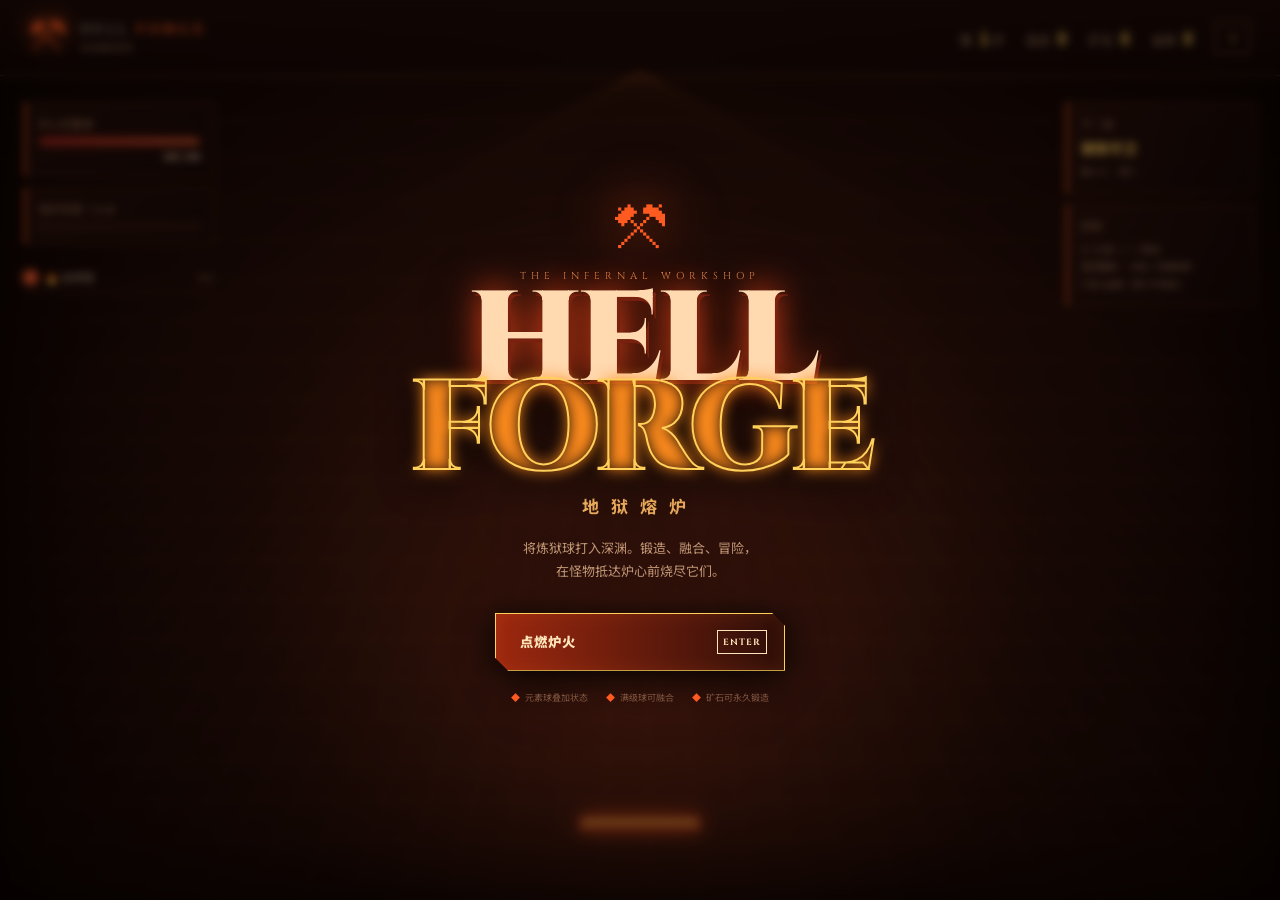
==== forge-breaker/index.html @ 932e4c41 "Launch arcade game collection" ====
<!doctype html><html lang="zh-CN"><head><meta charset="utf-8"><meta name="viewport" content="width=device-width,initial-scale=1,viewport-fit=cover,user-scalable=no"><title>HELL FORGE · 地狱熔炉</title><link rel="stylesheet" href="style.css"></head><body><div id="app"><canvas id="game"></canvas><div id="vignette"></div><header><div class="brand"><i>⚒</i><div>HELL <b>FORGE</b><small>深渊锻造所</small></div></div><div class="stats"><span>第 <b id="wave">1</b> 炉</span><span>连击 <b id="combo">0</b></span><span>矿石 <b id="ore">0</b></span><span>金库 <b id="vault">0</b></span><button id="sound">♫</button></div></header><aside class="left"><div class="vital"><label>炉心完整度</label><div class="bar hp"><i id="hpbar"></i></div><strong id="hp">100 / 100</strong></div><div class="vital"><label>熔炉热度 ×<b id="heatx">1.0</b></label><div class="bar heat"><i id="heatbar"></i></div></div><div class="balls" id="ballList"></div></aside><aside class="right"><div class="relic"><label>下一波</label><b id="next">钢铁守卫</b><small id="waveInfo">摧毁所有敌人</small></div><div class="relic"><label>控制</label><small>A / D 或 ← / → 移动<br>鼠标瞄准 · 点击 / 空格发射<br>F 存入金库（死亡不丢失）</small></div></aside><div id="aim"></div><div id="toast"></div><section id="menu" class="screen active"><div class="title"><div class="anvil">⚒</div><p>THE INFERNAL WORKSHOP</p><h1>HELL<br><em>FORGE</em></h1><h2>地狱熔炉</h2><p class="desc">将炼狱球打入深渊。锻造、融合、冒险，<br>在怪物抵达炉心前烧尽它们。</p><button class="primary" id="start">点燃炉火 <b>ENTER</b></button><div class="tips"><span>元素球叠加状态</span><span>满级球可融合</span><span>矿石可永久锻造</span></div></div></section><section id="draft" class="screen"><div class="modal"><p>熔炉共鸣 · 选择一项锻造</p><h2>选择强化</h2><div class="cards" id="cards"></div></div></section><section id="forge" class="screen"><div class="modal forge"><p>带着矿石归来</p><h2>永恒锻炉</h2><div id="forgeCards" class="cards"></div><button id="continue" class="primary">深入下一炉 <b>ENTER</b></button></div></section><section id="gameover" class="screen"><div class="modal"><p id="overEyelash">熔炉熄灭</p><h2 id="overTitle">深渊吞没了一切</h2><div class="result"><span>最高炉次 <b id="overWave">1</b></span><span>本局矿石 <b id="overOre">0</b></span><span>最佳炉次 <b id="overBest">1</b></span></div><button id="restart" class="primary">重新点燃 <b>R</b></button></div></section><div id="touch"><button data-k="KeyA">‹</button><button data-k="Space" class="fire">⚒</button><button data-k="KeyD">›</button></div></div><script src="game.js"></script></body></html>
---- forge-breaker/style.css ----
@import url('https://fonts.googleapis.com/css2?family=Cinzel:wght@500;700;800;900&family=Noto+Sans+SC:wght@400;600;700;900&display=swap');:root{--fire:#ff5a1f;--gold:#ffd05a;--ember:#ff9b37;--ink:#100807;--blood:#b71d21;font-family:Cinzel,'Noto Sans SC',serif;color:#ffe8c5;background:#110806}*{box-sizing:border-box}html,body,#app{width:100%;height:100%;margin:0;overflow:hidden}body{background:radial-gradient(ellipse at 50% 80%,#512010,#130806 62%,#080303);user-select:none}#game{position:fixed;inset:0;width:100%;height:100%;z-index:0;cursor:crosshair}#vignette{position:fixed;z-index:1;inset:0;pointer-events:none;background:radial-gradient(ellipse at 50% 54%,transparent 32%,rgba(0,0,0,.65) 100%);box-shadow:inset 0 0 100px #000}header{position:fixed;z-index:3;inset:0 0 auto;height:76px;display:flex;justify-content:space-between;align-items:center;padding:13px 30px;border-bottom:1px solid rgba(255,177,67,.25);background:linear-gradient(#190c09dd,#10060677);pointer-events:none}.brand{display:flex;gap:12px;align-items:center;font-size:15px;letter-spacing:3px;line-height:.9;color:#fff0d5}.brand i{font-size:35px;color:var(--fire);font-style:normal;filter:drop-shadow(0 0 10px var(--fire))}.brand b{color:var(--fire)}.brand small{display:block;font-family:'Noto Sans SC';font-size:9px;color:#a47b5e;letter-spacing:2px;margin-top:8px}.stats{display:flex;align-items:center;gap:22px;font-family:'Noto Sans SC';font-size:12px;color:#ae8b6c}.stats b{color:var(--gold);font-size:17px;margin-left:4px}.stats button{pointer-events:auto;background:none;border:1px solid #7d4828;color:var(--gold);width:35px;height:32px;cursor:pointer}.left,.right{position:fixed;z-index:3;top:102px;width:190px;font-family:'Noto Sans SC';font-size:11px}.left{left:24px}.right{right:24px}.vital,.relic{padding:13px;margin-bottom:10px;background:linear-gradient(135deg,#28130eaa,#10080799);border:1px solid rgba(239,121,38,.25);border-left:2px solid var(--fire)}.vital label,.relic label{display:block;color:#b08364;font-size:10px;margin-bottom:7px;letter-spacing:1px}.vital strong{display:block;text-align:right;font-size:9px;color:#f7ccb0;margin-top:5px}.bar{height:7px;border:1px solid #6c3823;padding:1px}.bar i{display:block;height:100%;width:100%;transition:width .15s}.hp i{background:linear-gradient(90deg,#d62127,#ff7a35);box-shadow:0 0 8px #f32}.heat i{background:linear-gradient(90deg,#de2717,#ffcf52);box-shadow:0 0 9px #ff8c20}.relic b{display:block;color:var(--gold);font-size:14px;margin-bottom:4px}.relic small{line-height:1.7;color:#aa8368}.balls{margin-top:18px}.ball-tag{display:flex;align-items:center;gap:8px;border-bottom:1px solid #4a271b;padding:7px 0;color:#d8b69b}.ball-tag i{width:13px;height:13px;border-radius:50%;box-shadow:0 0 8px currentColor}.ball-tag em{font-style:normal;font-size:9px;margin-left:auto;color:#b08662}#toast{position:fixed;z-index:8;top:23%;left:50%;transform:translate(-50%,-50%);padding:9px 22px;background:#210b08e8;border-top:1px solid var(--gold);border-bottom:1px solid var(--fire);color:#ffe4ba;letter-spacing:2px;font-size:12px;opacity:0;transition:.25s;pointer-events:none}#toast.show{opacity:1}.screen{display:none;position:fixed;z-index:10;inset:0;align-items:center;justify-content:center;background:rgba(12,4,2,.48);backdrop-filter:blur(4px)}.screen.active{display:flex}.title{text-align:center;filter:drop-shadow(0 5px 18px #000)}.anvil{font-size:50px;color:var(--fire);filter:drop-shadow(0 0 25px var(--fire));animation:pulse 1.4s infinite alternate}.title p:first-of-type,.modal>p{font-size:10px;letter-spacing:5px;color:#d5874e;margin:5px}.title h1{font-size:clamp(70px,10vw,148px);line-height:.69;letter-spacing:-5px;margin:15px 0 2px;font-weight:900;color:#ffd9b0;text-shadow:3px 4px #78210e,0 0 35px #ff4c1d}.title h1 em{font-style:normal;color:transparent;-webkit-text-stroke:2px var(--gold);text-shadow:0 0 15px #ff8d1e}.title h2{font-family:'Noto Sans SC';letter-spacing:12px;margin:18px 0;color:#e7a85b;font-size:17px}.desc{font-family:'Noto Sans SC';font-size:13px;line-height:1.8;color:#c39775}.primary{margin-top:17px;min-width:290px;padding:16px 17px 16px 24px;border:1px solid var(--gold);background:linear-gradient(90deg,#9d280f,#2d0e08);color:#ffe5b9;font-family:'Noto Sans SC';font-weight:900;letter-spacing:1px;cursor:pointer;display:inline-flex;justify-content:space-between;align-items:center;box-shadow:inset 0 0 16px #ff722522,0 0 18px #ff4a1d33;clip-path:polygon(0 0,calc(100% - 13px) 0,100% 13px,100% 100%,13px 100%,0 calc(100% - 13px))}.primary:hover{background:var(--gold);color:#2c0e06}.primary b{font-family:Cinzel;font-size:9px;border:1px solid currentColor;padding:5px}.tips{display:flex;justify-content:center;gap:18px;margin-top:20px;font-family:'Noto Sans SC';font-size:9px;color:#805640}.tips span:before{content:'◆';color:var(--fire);margin-right:5px}.modal{width:min(860px,93vw);padding:35px;text-align:center;background:linear-gradient(135deg,#2c100bd9,#100604e8);border:1px solid #8c4727;box-shadow:0 20px 80px #000, inset 0 0 70px #ff49110c}.modal h2{margin:8px 0 23px;font-size:34px;color:#ffe4b8}.cards{display:flex;gap:15px;justify-content:center}.card{width:220px;min-height:230px;text-align:left;padding:18px;background:linear-gradient(145deg,#34130d,#190806);border:1px solid #754027;cursor:pointer;position:relative;transition:.16s}.card:hover{transform:translateY(-8px);border-color:var(--gold);box-shadow:0 10px 26px #ff5a1f33}.card .icon{font-size:34px;display:block;margin-bottom:12px}.card h3{font-family:'Noto Sans SC';font-size:16px;margin:0 0 8px;color:#ffe2ad}.card p{font-family:'Noto Sans SC';font-size:11px;line-height:1.6;color:#b69276}.card small{position:absolute;bottom:14px;color:var(--ember);font-size:9px;letter-spacing:1px}.forge .card{min-height:190px}.result{display:flex;justify-content:center;gap:30px;margin:18px 0;font-family:'Noto Sans SC';color:#ad8469}.result b{display:block;color:var(--gold);font-size:25px;margin-top:6px}#touch{display:none;position:fixed;z-index:7;bottom:18px;inset-inline:15px;justify-content:space-between;pointer-events:none}#touch button{pointer-events:auto;width:65px;height:60px;border:1px solid #a4542d;border-radius:8px;background:#240d0abb;color:var(--gold);font-size:28px}.fire{font-size:22px!important;color:var(--fire)!important}@keyframes pulse{to{transform:scale(1.1);filter:drop-shadow(0 0 40px var(--fire))}}@media(pointer:coarse),(max-width:700px){#touch{display:flex}.left{left:10px;top:88px;width:130px}.right{display:none}header{height:60px;padding:8px 12px}.stats{gap:8px;font-size:9px}.brand{font-size:11px}.brand i{font-size:24px}.balls{display:none}.title h1{font-size:72px}.cards{flex-direction:column;align-items:center}.card{width:min(310px,85vw);min-height:125px}.modal{max-height:95vh;overflow:auto;padding:22px}.tips{display:none}}
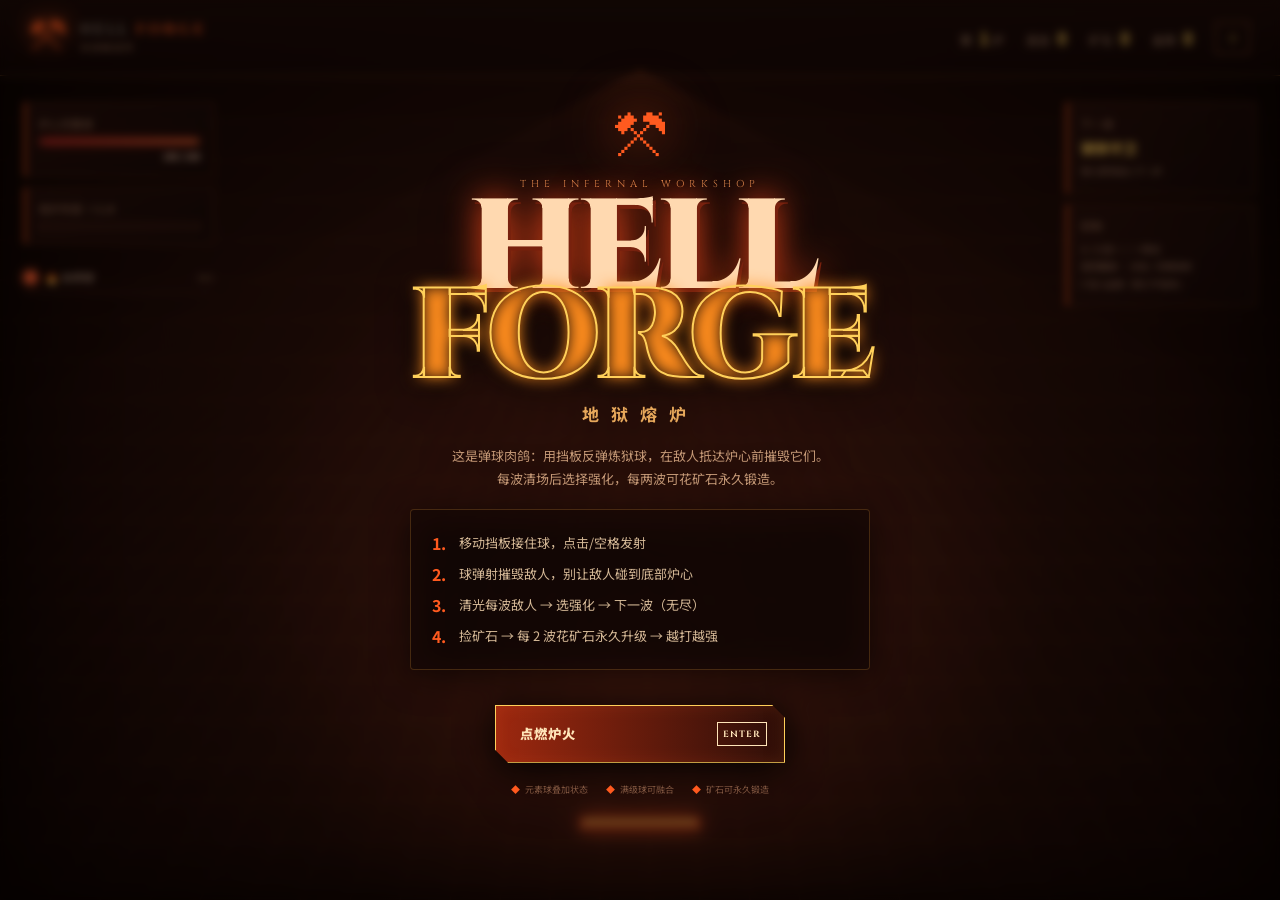
==== commit 947830ca: "fix: forge-breaker 球穿透+UI + neon-velocity 相机遮挡+XSS" ====
--- a/forge-breaker/index.html
+++ b/forge-breaker/index.html
@@ -1 +1 @@
-<!doctype html><html lang="zh-CN"><head><meta charset="utf-8"><meta name="viewport" content="width=device-width,initial-scale=1,viewport-fit=cover,user-scalable=no"><title>HELL FORGE · 地狱熔炉</title><link rel="stylesheet" href="style.css"></head><body><div id="app"><canvas id="game"></canvas><div id="vignette"></div><header><div class="brand"><i>⚒</i><div>HELL <b>FORGE</b><small>深渊锻造所</small></div></div><div class="stats"><span>第 <b id="wave">1</b> 炉</span><span>连击 <b id="combo">0</b></span><span>矿石 <b id="ore">0</b></span><span>金库 <b id="vault">0</b></span><button id="sound">♫</button></div></header><aside class="left"><div class="vital"><label>炉心完整度</label><div class="bar hp"><i id="hpbar"></i></div><strong id="hp">100 / 100</strong></div><div class="vital"><label>熔炉热度 ×<b id="heatx">1.0</b></label><div class="bar heat"><i id="heatbar"></i></div></div><div class="balls" id="ballList"></div></aside><aside class="right"><div class="relic"><label>下一波</label><b id="next">钢铁守卫</b><small id="waveInfo">摧毁所有敌人</small></div><div class="relic"><label>控制</label><small>A / D 或 ← / → 移动<br>鼠标瞄准 · 点击 / 空格发射<br>F 存入金库（死亡不丢失）</small></div></aside><div id="aim"></div><div id="toast"></div><section id="menu" class="screen active"><div class="title"><div class="anvil">⚒</div><p>THE INFERNAL WORKSHOP</p><h1>HELL<br><em>FORGE</em></h1><h2>地狱熔炉</h2><p class="desc">将炼狱球打入深渊。锻造、融合、冒险，<br>在怪物抵达炉心前烧尽它们。</p><button class="primary" id="start">点燃炉火 <b>ENTER</b></button><div class="tips"><span>元素球叠加状态</span><span>满级球可融合</span><span>矿石可永久锻造</span></div></div></section><section id="draft" class="screen"><div class="modal"><p>熔炉共鸣 · 选择一项锻造</p><h2>选择强化</h2><div class="cards" id="cards"></div></div></section><section id="forge" class="screen"><div class="modal forge"><p>带着矿石归来</p><h2>永恒锻炉</h2><div id="forgeCards" class="cards"></div><button id="continue" class="primary">深入下一炉 <b>ENTER</b></button></div></section><section id="gameover" class="screen"><div class="modal"><p id="overEyelash">熔炉熄灭</p><h2 id="overTitle">深渊吞没了一切</h2><div class="result"><span>最高炉次 <b id="overWave">1</b></span><span>本局矿石 <b id="overOre">0</b></span><span>最佳炉次 <b id="overBest">1</b></span></div><button id="restart" class="primary">重新点燃 <b>R</b></button></div></section><div id="touch"><button data-k="KeyA">‹</button><button data-k="Space" class="fire">⚒</button><button data-k="KeyD">›</button></div></div><script src="game.js"></script></body></html>+<!doctype html><html lang="zh-CN"><head><meta charset="utf-8"><meta name="viewport" content="width=device-width,initial-scale=1,viewport-fit=cover,user-scalable=no"><title>HELL FORGE · 地狱熔炉</title><link rel="stylesheet" href="style.css"></head><body><div id="app"><canvas id="game"></canvas><div id="vignette"></div><header><div class="brand"><i>⚒</i><div>HELL <b>FORGE</b><small>深渊锻造所</small></div></div><div class="stats"><span>第 <b id="wave">1</b> 炉</span><span>连击 <b id="combo">0</b></span><span>矿石 <b id="ore">0</b></span><span>金库 <b id="vault">0</b></span><button id="sound">♫</button></div></header><aside class="left"><div class="vital"><label>炉心完整度</label><div class="bar hp"><i id="hpbar"></i></div><strong id="hp">100 / 100</strong></div><div class="vital"><label>熔炉热度 ×<b id="heatx">1.0</b></label><div class="bar heat"><i id="heatbar"></i></div></div><div class="balls" id="ballList"></div></aside><aside class="right"><div class="relic"><label>下一波</label><b id="next">钢铁守卫</b><small id="waveInfo">摧毁所有敌人</small></div><div class="relic"><label>控制</label><small>A / D 或 ← / → 移动<br>鼠标瞄准 · 点击 / 空格发射<br>F 存入金库（死亡不丢失）</small></div></aside><div id="aim"></div><div id="toast"></div><section id="menu" class="screen active"><div class="title"><div class="anvil">⚒</div><p>THE INFERNAL WORKSHOP</p><h1>HELL<br><em>FORGE</em></h1><h2>地狱熔炉</h2><p class="desc">这是弹球肉鸽：用挡板反弹炼狱球，在敌人抵达炉心前摧毁它们。<br>每波清场后选择强化，每两波可花矿石永久锻造。</p><div class="howto"><div class="how-row"><b>1.</b><span>移动挡板接住球，点击/空格发射</span></div><div class="how-row"><b>2.</b><span>球弹射摧毁敌人，别让敌人碰到底部炉心</span></div><div class="how-row"><b>3.</b><span>清光每波敌人 → 选强化 → 下一波（无尽）</span></div><div class="how-row"><b>4.</b><span>捡矿石 → 每 2 波花矿石永久升级 → 越打越强</span></div></div><button class="primary" id="start">点燃炉火 <b>ENTER</b></button><div class="tips"><span>元素球叠加状态</span><span>满级球可融合</span><span>矿石可永久锻造</span></div></div></section><section id="draft" class="screen"><div class="modal"><p>熔炉共鸣 · 选择一项锻造</p><h2>选择强化</h2><div class="cards" id="cards"></div></div></section><section id="forge" class="screen"><div class="modal forge"><p>带着矿石归来</p><h2>永恒锻炉</h2><div id="forgeCards" class="cards"></div><button id="continue" class="primary">深入下一炉 <b>ENTER</b></button></div></section><section id="gameover" class="screen"><div class="modal"><p id="overEyelash">熔炉熄灭</p><h2 id="overTitle">深渊吞没了一切</h2><div class="result"><span>最高炉次 <b id="overWave">1</b></span><span>本局矿石 <b id="overOre">0</b></span><span>最佳炉次 <b id="overBest">1</b></span></div><button id="restart" class="primary">重新点燃 <b>R</b></button></div></section><div id="touch"><button data-k="KeyA">‹</button><button data-k="Space" class="fire">⚒</button><button data-k="KeyD">›</button></div></div><script src="game.js"></script></body></html>
--- a/forge-breaker/style.css
+++ b/forge-breaker/style.css
@@ -1 +1 @@
-@import url('https://fonts.googleapis.com/css2?family=Cinzel:wght@500;700;800;900&family=Noto+Sans+SC:wght@400;600;700;900&display=swap');:root{--fire:#ff5a1f;--gold:#ffd05a;--ember:#ff9b37;--ink:#100807;--blood:#b71d21;font-family:Cinzel,'Noto Sans SC',serif;color:#ffe8c5;background:#110806}*{box-sizing:border-box}html,body,#app{width:100%;height:100%;margin:0;overflow:hidden}body{background:radial-gradient(ellipse at 50% 80%,#512010,#130806 62%,#080303);user-select:none}#game{position:fixed;inset:0;width:100%;height:100%;z-index:0;cursor:crosshair}#vignette{position:fixed;z-index:1;inset:0;pointer-events:none;background:radial-gradient(ellipse at 50% 54%,transparent 32%,rgba(0,0,0,.65) 100%);box-shadow:inset 0 0 100px #000}header{position:fixed;z-index:3;inset:0 0 auto;height:76px;display:flex;justify-content:space-between;align-items:center;padding:13px 30px;border-bottom:1px solid rgba(255,177,67,.25);background:linear-gradient(#190c09dd,#10060677);pointer-events:none}.brand{display:flex;gap:12px;align-items:center;font-size:15px;letter-spacing:3px;line-height:.9;color:#fff0d5}.brand i{font-size:35px;color:var(--fire);font-style:normal;filter:drop-shadow(0 0 10px var(--fire))}.brand b{color:var(--fire)}.brand small{display:block;font-family:'Noto Sans SC';font-size:9px;color:#a47b5e;letter-spacing:2px;margin-top:8px}.stats{display:flex;align-items:center;gap:22px;font-family:'Noto Sans SC';font-size:12px;color:#ae8b6c}.stats b{color:var(--gold);font-size:17px;margin-left:4px}.stats button{pointer-events:auto;background:none;border:1px solid #7d4828;color:var(--gold);width:35px;height:32px;cursor:pointer}.left,.right{position:fixed;z-index:3;top:102px;width:190px;font-family:'Noto Sans SC';font-size:11px}.left{left:24px}.right{right:24px}.vital,.relic{padding:13px;margin-bottom:10px;background:linear-gradient(135deg,#28130eaa,#10080799);border:1px solid rgba(239,121,38,.25);border-left:2px solid var(--fire)}.vital label,.relic label{display:block;color:#b08364;font-size:10px;margin-bottom:7px;letter-spacing:1px}.vital strong{display:block;text-align:right;font-size:9px;color:#f7ccb0;margin-top:5px}.bar{height:7px;border:1px solid #6c3823;padding:1px}.bar i{display:block;height:100%;width:100%;transition:width .15s}.hp i{background:linear-gradient(90deg,#d62127,#ff7a35);box-shadow:0 0 8px #f32}.heat i{background:linear-gradient(90deg,#de2717,#ffcf52);box-shadow:0 0 9px #ff8c20}.relic b{display:block;color:var(--gold);font-size:14px;margin-bottom:4px}.relic small{line-height:1.7;color:#aa8368}.balls{margin-top:18px}.ball-tag{display:flex;align-items:center;gap:8px;border-bottom:1px solid #4a271b;padding:7px 0;color:#d8b69b}.ball-tag i{width:13px;height:13px;border-radius:50%;box-shadow:0 0 8px currentColor}.ball-tag em{font-style:normal;font-size:9px;margin-left:auto;color:#b08662}#toast{position:fixed;z-index:8;top:23%;left:50%;transform:translate(-50%,-50%);padding:9px 22px;background:#210b08e8;border-top:1px solid var(--gold);border-bottom:1px solid var(--fire);color:#ffe4ba;letter-spacing:2px;font-size:12px;opacity:0;transition:.25s;pointer-events:none}#toast.show{opacity:1}.screen{display:none;position:fixed;z-index:10;inset:0;align-items:center;justify-content:center;background:rgba(12,4,2,.48);backdrop-filter:blur(4px)}.screen.active{display:flex}.title{text-align:center;filter:drop-shadow(0 5px 18px #000)}.anvil{font-size:50px;color:var(--fire);filter:drop-shadow(0 0 25px var(--fire));animation:pulse 1.4s infinite alternate}.title p:first-of-type,.modal>p{font-size:10px;letter-spacing:5px;color:#d5874e;margin:5px}.title h1{font-size:clamp(70px,10vw,148px);line-height:.69;letter-spacing:-5px;margin:15px 0 2px;font-weight:900;color:#ffd9b0;text-shadow:3px 4px #78210e,0 0 35px #ff4c1d}.title h1 em{font-style:normal;color:transparent;-webkit-text-stroke:2px var(--gold);text-shadow:0 0 15px #ff8d1e}.title h2{font-family:'Noto Sans SC';letter-spacing:12px;margin:18px 0;color:#e7a85b;font-size:17px}.desc{font-family:'Noto Sans SC';font-size:13px;line-height:1.8;color:#c39775}.primary{margin-top:17px;min-width:290px;padding:16px 17px 16px 24px;border:1px solid var(--gold);background:linear-gradient(90deg,#9d280f,#2d0e08);color:#ffe5b9;font-family:'Noto Sans SC';font-weight:900;letter-spacing:1px;cursor:pointer;display:inline-flex;justify-content:space-between;align-items:center;box-shadow:inset 0 0 16px #ff722522,0 0 18px #ff4a1d33;clip-path:polygon(0 0,calc(100% - 13px) 0,100% 13px,100% 100%,13px 100%,0 calc(100% - 13px))}.primary:hover{background:var(--gold);color:#2c0e06}.primary b{font-family:Cinzel;font-size:9px;border:1px solid currentColor;padding:5px}.tips{display:flex;justify-content:center;gap:18px;margin-top:20px;font-family:'Noto Sans SC';font-size:9px;color:#805640}.tips span:before{content:'◆';color:var(--fire);margin-right:5px}.modal{width:min(860px,93vw);padding:35px;text-align:center;background:linear-gradient(135deg,#2c100bd9,#100604e8);border:1px solid #8c4727;box-shadow:0 20px 80px #000, inset 0 0 70px #ff49110c}.modal h2{margin:8px 0 23px;font-size:34px;color:#ffe4b8}.cards{display:flex;gap:15px;justify-content:center}.card{width:220px;min-height:230px;text-align:left;padding:18px;background:linear-gradient(145deg,#34130d,#190806);border:1px solid #754027;cursor:pointer;position:relative;transition:.16s}.card:hover{transform:translateY(-8px);border-color:var(--gold);box-shadow:0 10px 26px #ff5a1f33}.card .icon{font-size:34px;display:block;margin-bottom:12px}.card h3{font-family:'Noto Sans SC';font-size:16px;margin:0 0 8px;color:#ffe2ad}.card p{font-family:'Noto Sans SC';font-size:11px;line-height:1.6;color:#b69276}.card small{position:absolute;bottom:14px;color:var(--ember);font-size:9px;letter-spacing:1px}.forge .card{min-height:190px}.result{display:flex;justify-content:center;gap:30px;margin:18px 0;font-family:'Noto Sans SC';color:#ad8469}.result b{display:block;color:var(--gold);font-size:25px;margin-top:6px}#touch{display:none;position:fixed;z-index:7;bottom:18px;inset-inline:15px;justify-content:space-between;pointer-events:none}#touch button{pointer-events:auto;width:65px;height:60px;border:1px solid #a4542d;border-radius:8px;background:#240d0abb;color:var(--gold);font-size:28px}.fire{font-size:22px!important;color:var(--fire)!important}@keyframes pulse{to{transform:scale(1.1);filter:drop-shadow(0 0 40px var(--fire))}}@media(pointer:coarse),(max-width:700px){#touch{display:flex}.left{left:10px;top:88px;width:130px}.right{display:none}header{height:60px;padding:8px 12px}.stats{gap:8px;font-size:9px}.brand{font-size:11px}.brand i{font-size:24px}.balls{display:none}.title h1{font-size:72px}.cards{flex-direction:column;align-items:center}.card{width:min(310px,85vw);min-height:125px}.modal{max-height:95vh;overflow:auto;padding:22px}.tips{display:none}}+@import url('https://fonts.googleapis.com/css2?family=Cinzel:wght@500;700;800;900&family=Noto+Sans+SC:wght@400;600;700;900&display=swap');:root{--fire:#ff5a1f;--gold:#ffd05a;--ember:#ff9b37;--ink:#100807;--blood:#b71d21;font-family:Cinzel,'Noto Sans SC',serif;color:#ffe8c5;background:#110806}*{box-sizing:border-box}html,body,#app{width:100%;height:100%;margin:0;overflow:hidden}body{background:radial-gradient(ellipse at 50% 80%,#512010,#130806 62%,#080303);user-select:none}#game{position:fixed;inset:0;width:100%;height:100%;z-index:0;cursor:crosshair}#vignette{position:fixed;z-index:1;inset:0;pointer-events:none;background:radial-gradient(ellipse at 50% 54%,transparent 32%,rgba(0,0,0,.65) 100%);box-shadow:inset 0 0 100px #000}header{position:fixed;z-index:3;inset:0 0 auto;height:76px;display:flex;justify-content:space-between;align-items:center;padding:13px 30px;border-bottom:1px solid rgba(255,177,67,.25);background:linear-gradient(#190c09dd,#10060677);pointer-events:none}.brand{display:flex;gap:12px;align-items:center;font-size:15px;letter-spacing:3px;line-height:.9;color:#fff0d5}.brand i{font-size:35px;color:var(--fire);font-style:normal;filter:drop-shadow(0 0 10px var(--fire))}.brand b{color:var(--fire)}.brand small{display:block;font-family:'Noto Sans SC';font-size:9px;color:#a47b5e;letter-spacing:2px;margin-top:8px}.stats{display:flex;align-items:center;gap:22px;font-family:'Noto Sans SC';font-size:12px;color:#ae8b6c}.stats b{color:var(--gold);font-size:17px;margin-left:4px}.stats button{pointer-events:auto;background:none;border:1px solid #7d4828;color:var(--gold);width:35px;height:32px;cursor:pointer}.left,.right{position:fixed;z-index:3;top:102px;width:190px;font-family:'Noto Sans SC';font-size:11px}.left{left:24px}.right{right:24px}.vital,.relic{padding:13px;margin-bottom:10px;background:linear-gradient(135deg,#28130eaa,#10080799);border:1px solid rgba(239,121,38,.25);border-left:2px solid var(--fire)}.vital label,.relic label{display:block;color:#b08364;font-size:10px;margin-bottom:7px;letter-spacing:1px}.vital strong{display:block;text-align:right;font-size:9px;color:#f7ccb0;margin-top:5px}.bar{height:7px;border:1px solid #6c3823;padding:1px}.bar i{display:block;height:100%;width:100%;transition:width .15s}.hp i{background:linear-gradient(90deg,#d62127,#ff7a35);box-shadow:0 0 8px #f32}.heat i{background:linear-gradient(90deg,#de2717,#ffcf52);box-shadow:0 0 9px #ff8c20}.relic b{display:block;color:var(--gold);font-size:14px;margin-bottom:4px}.relic small{line-height:1.7;color:#aa8368}.balls{margin-top:18px}.ball-tag{display:flex;align-items:center;gap:8px;border-bottom:1px solid #4a271b;padding:7px 0;color:#d8b69b}.ball-tag i{width:13px;height:13px;border-radius:50%;box-shadow:0 0 8px currentColor}.ball-tag em{font-style:normal;font-size:9px;margin-left:auto;color:#b08662}#toast{position:fixed;z-index:8;top:23%;left:50%;transform:translate(-50%,-50%);padding:9px 22px;background:#210b08e8;border-top:1px solid var(--gold);border-bottom:1px solid var(--fire);color:#ffe4ba;letter-spacing:2px;font-size:12px;opacity:0;transition:.25s;pointer-events:none}#toast.show{opacity:1}.screen{display:none;position:fixed;z-index:10;inset:0;align-items:center;justify-content:center;background:rgba(12,4,2,.48);backdrop-filter:blur(4px)}.screen.active{display:flex}.title{text-align:center;filter:drop-shadow(0 5px 18px #000)}.anvil{font-size:50px;color:var(--fire);filter:drop-shadow(0 0 25px var(--fire));animation:pulse 1.4s infinite alternate}.title p:first-of-type,.modal>p{font-size:10px;letter-spacing:5px;color:#d5874e;margin:5px}.title h1{font-size:clamp(70px,10vw,148px);line-height:.69;letter-spacing:-5px;margin:15px 0 2px;font-weight:900;color:#ffd9b0;text-shadow:3px 4px #78210e,0 0 35px #ff4c1d}.title h1 em{font-style:normal;color:transparent;-webkit-text-stroke:2px var(--gold);text-shadow:0 0 15px #ff8d1e}.title h2{font-family:'Noto Sans SC';letter-spacing:12px;margin:18px 0;color:#e7a85b;font-size:17px}.desc{font-family:'Noto Sans SC';font-size:13px;line-height:1.8;color:#c39775}.primary{margin-top:17px;min-width:290px;padding:16px 17px 16px 24px;border:1px solid var(--gold);background:linear-gradient(90deg,#9d280f,#2d0e08);color:#ffe5b9;font-family:'Noto Sans SC';font-weight:900;letter-spacing:1px;cursor:pointer;display:inline-flex;justify-content:space-between;align-items:center;box-shadow:inset 0 0 16px #ff722522,0 0 18px #ff4a1d33;clip-path:polygon(0 0,calc(100% - 13px) 0,100% 13px,100% 100%,13px 100%,0 calc(100% - 13px))}.primary:hover{background:var(--gold);color:#2c0e06}.primary b{font-family:Cinzel;font-size:9px;border:1px solid currentColor;padding:5px}.tips{display:flex;justify-content:center;gap:18px;margin-top:20px;font-family:'Noto Sans SC';font-size:9px;color:#805640}.tips span:before{content:'◆';color:var(--fire);margin-right:5px}.modal{width:min(860px,93vw);padding:35px;text-align:center;background:linear-gradient(135deg,#2c100bd9,#100604e8);border:1px solid #8c4727;box-shadow:0 20px 80px #000, inset 0 0 70px #ff49110c}.modal h2{margin:8px 0 23px;font-size:34px;color:#ffe4b8}.cards{display:flex;gap:15px;justify-content:center}.card{width:220px;min-height:230px;text-align:left;padding:18px;background:linear-gradient(145deg,#34130d,#190806);border:1px solid #754027;cursor:pointer;position:relative;transition:.16s}.card:hover{transform:translateY(-8px);border-color:var(--gold);box-shadow:0 10px 26px #ff5a1f33}.card .icon{font-size:34px;display:block;margin-bottom:12px}.card h3{font-family:'Noto Sans SC';font-size:16px;margin:0 0 8px;color:#ffe2ad}.card p{font-family:'Noto Sans SC';font-size:11px;line-height:1.6;color:#b69276}.card small{position:absolute;bottom:14px;color:var(--ember);font-size:9px;letter-spacing:1px}.forge .card{min-height:190px}.result{display:flex;justify-content:center;gap:30px;margin:18px 0;font-family:'Noto Sans SC';color:#ad8469}.result b{display:block;color:var(--gold);font-size:25px;margin-top:6px}#touch{display:none;position:fixed;z-index:7;bottom:18px;inset-inline:15px;justify-content:space-between;pointer-events:none}#touch button{pointer-events:auto;width:65px;height:60px;border:1px solid #a4542d;border-radius:8px;background:#240d0abb;color:var(--gold);font-size:28px}.fire{font-size:22px!important;color:var(--fire)!important}@keyframes pulse{to{transform:scale(1.1);filter:drop-shadow(0 0 40px var(--fire))}}@media(pointer:coarse),(max-width:700px){#touch{display:flex}.left{left:10px;top:88px;width:130px}.right{display:none}header{height:60px;padding:8px 12px}.stats{gap:8px;font-size:9px}.brand{font-size:11px}.brand i{font-size:24px}.balls{display:none}.title h1{font-size:72px}.cards{flex-direction:column;align-items:center}.card{width:min(310px,85vw);min-height:125px}.modal{max-height:95vh;overflow:auto;padding:22px}.tips{display:none}}.howto{margin:18px 0;padding:14px 18px;background:rgba(20,8,6,.6);border:1px solid rgba(255,177,67,.2);border-radius:4px}.how-row{display:flex;align-items:center;gap:10px;margin:7px 0;font-family:Noto Sans SC;font-size:13px;color:#d4b896}.how-row b{color:var(--fire);font-size:16px;min-width:20px}.how-row span{line-height:1.5}
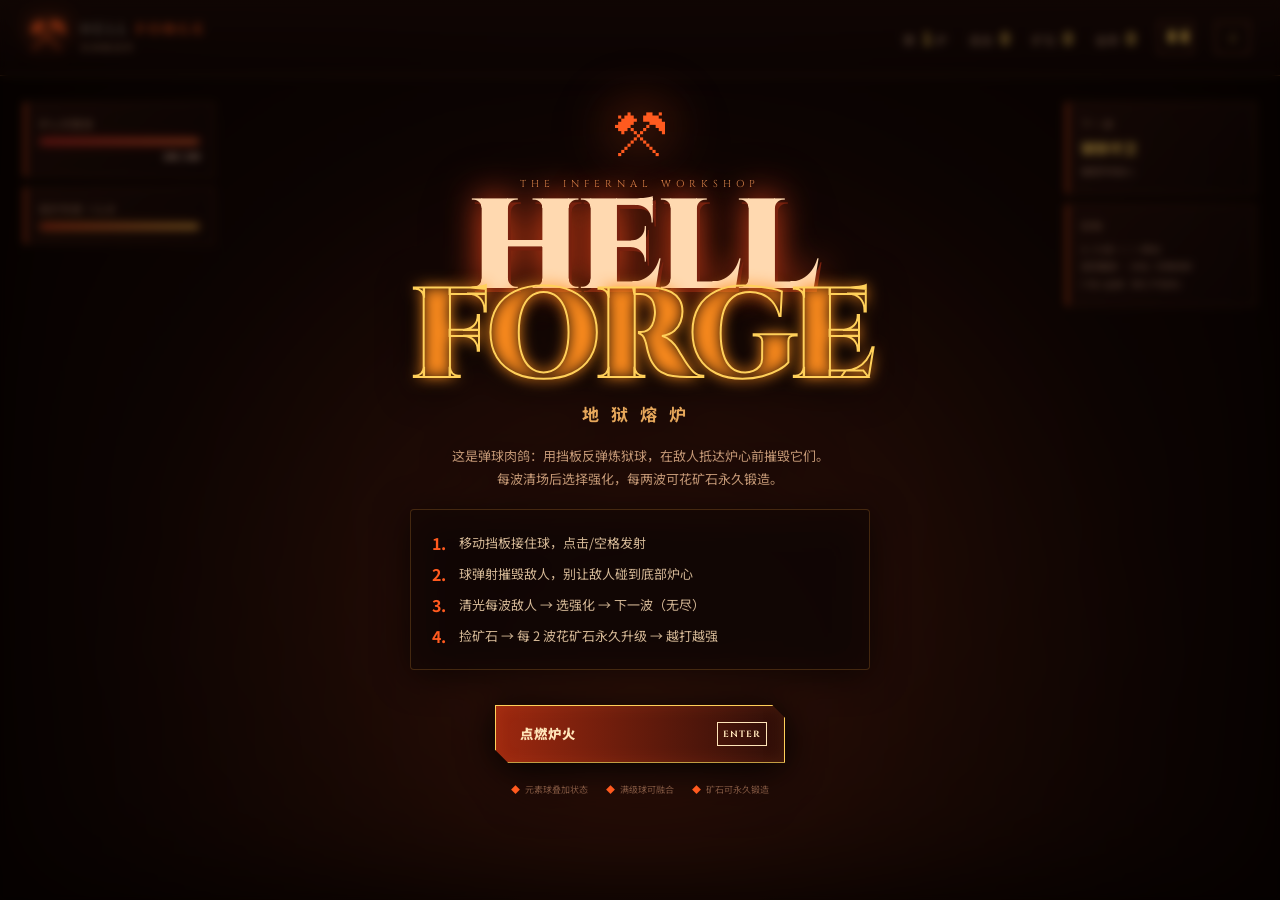
==== commit 86964685: "fix: 敌人移动速度大幅提升 + 暂停功能(P键/按钮)" ====
--- a/forge-breaker/index.html
+++ b/forge-breaker/index.html
@@ -1 +1 @@
-<!doctype html><html lang="zh-CN"><head><meta charset="utf-8"><meta name="viewport" content="width=device-width,initial-scale=1,viewport-fit=cover,user-scalable=no"><title>HELL FORGE · 地狱熔炉</title><link rel="stylesheet" href="style.css"></head><body><div id="app"><canvas id="game"></canvas><div id="vignette"></div><header><div class="brand"><i>⚒</i><div>HELL <b>FORGE</b><small>深渊锻造所</small></div></div><div class="stats"><span>第 <b id="wave">1</b> 炉</span><span>连击 <b id="combo">0</b></span><span>矿石 <b id="ore">0</b></span><span>金库 <b id="vault">0</b></span><button id="sound">♫</button></div></header><aside class="left"><div class="vital"><label>炉心完整度</label><div class="bar hp"><i id="hpbar"></i></div><strong id="hp">100 / 100</strong></div><div class="vital"><label>熔炉热度 ×<b id="heatx">1.0</b></label><div class="bar heat"><i id="heatbar"></i></div></div><div class="balls" id="ballList"></div></aside><aside class="right"><div class="relic"><label>下一波</label><b id="next">钢铁守卫</b><small id="waveInfo">摧毁所有敌人</small></div><div class="relic"><label>控制</label><small>A / D 或 ← / → 移动<br>鼠标瞄准 · 点击 / 空格发射<br>F 存入金库（死亡不丢失）</small></div></aside><div id="aim"></div><div id="toast"></div><section id="menu" class="screen active"><div class="title"><div class="anvil">⚒</div><p>THE INFERNAL WORKSHOP</p><h1>HELL<br><em>FORGE</em></h1><h2>地狱熔炉</h2><p class="desc">这是弹球肉鸽：用挡板反弹炼狱球，在敌人抵达炉心前摧毁它们。<br>每波清场后选择强化，每两波可花矿石永久锻造。</p><div class="howto"><div class="how-row"><b>1.</b><span>移动挡板接住球，点击/空格发射</span></div><div class="how-row"><b>2.</b><span>球弹射摧毁敌人，别让敌人碰到底部炉心</span></div><div class="how-row"><b>3.</b><span>清光每波敌人 → 选强化 → 下一波（无尽）</span></div><div class="how-row"><b>4.</b><span>捡矿石 → 每 2 波花矿石永久升级 → 越打越强</span></div></div><button class="primary" id="start">点燃炉火 <b>ENTER</b></button><div class="tips"><span>元素球叠加状态</span><span>满级球可融合</span><span>矿石可永久锻造</span></div></div></section><section id="draft" class="screen"><div class="modal"><p>熔炉共鸣 · 选择一项锻造</p><h2>选择强化</h2><div class="cards" id="cards"></div></div></section><section id="forge" class="screen"><div class="modal forge"><p>带着矿石归来</p><h2>永恒锻炉</h2><div id="forgeCards" class="cards"></div><button id="continue" class="primary">深入下一炉 <b>ENTER</b></button></div></section><section id="gameover" class="screen"><div class="modal"><p id="overEyelash">熔炉熄灭</p><h2 id="overTitle">深渊吞没了一切</h2><div class="result"><span>最高炉次 <b id="overWave">1</b></span><span>本局矿石 <b id="overOre">0</b></span><span>最佳炉次 <b id="overBest">1</b></span></div><button id="restart" class="primary">重新点燃 <b>R</b></button></div></section><div id="touch"><button data-k="KeyA">‹</button><button data-k="Space" class="fire">⚒</button><button data-k="KeyD">›</button></div></div><script src="game.js"></script></body></html>+<!doctype html><html lang="zh-CN"><head><meta charset="utf-8"><meta name="viewport" content="width=device-width,initial-scale=1,viewport-fit=cover,user-scalable=no"><title>HELL FORGE · 地狱熔炉</title><link rel="stylesheet" href="style.css"></head><body><div id="app"><canvas id="game"></canvas><div id="vignette"></div><header><div class="brand"><i>⚒</i><div>HELL <b>FORGE</b><small>深渊锻造所</small></div></div><div class="stats"><span>第 <b id="wave">1</b> 炉</span><span>连击 <b id="combo">0</b></span><span>矿石 <b id="ore">0</b></span><span>金库 <b id="vault">0</b></span><button id="pauseBtn" title="暂停 (P)">❚❚</button><button id="sound">♫</button></div></header><aside class="left"><div class="vital"><label>炉心完整度</label><div class="bar hp"><i id="hpbar"></i></div><strong id="hp">100 / 100</strong></div><div class="vital"><label>熔炉热度 ×<b id="heatx">1.0</b></label><div class="bar heat"><i id="heatbar"></i></div></div><div class="balls" id="ballList"></div></aside><aside class="right"><div class="relic"><label>下一波</label><b id="next">钢铁守卫</b><small id="waveInfo">摧毁所有敌人</small></div><div class="relic"><label>控制</label><small>A / D 或 ← / → 移动<br>鼠标瞄准 · 点击 / 空格发射<br>F 存入金库（死亡不丢失）</small></div></aside><div id="aim"></div><div id="toast"></div><section id="menu" class="screen active"><div class="title"><div class="anvil">⚒</div><p>THE INFERNAL WORKSHOP</p><h1>HELL<br><em>FORGE</em></h1><h2>地狱熔炉</h2><p class="desc">这是弹球肉鸽：用挡板反弹炼狱球，在敌人抵达炉心前摧毁它们。<br>每波清场后选择强化，每两波可花矿石永久锻造。</p><div class="howto"><div class="how-row"><b>1.</b><span>移动挡板接住球，点击/空格发射</span></div><div class="how-row"><b>2.</b><span>球弹射摧毁敌人，别让敌人碰到底部炉心</span></div><div class="how-row"><b>3.</b><span>清光每波敌人 → 选强化 → 下一波（无尽）</span></div><div class="how-row"><b>4.</b><span>捡矿石 → 每 2 波花矿石永久升级 → 越打越强</span></div></div><button class="primary" id="start">点燃炉火 <b>ENTER</b></button><div class="tips"><span>元素球叠加状态</span><span>满级球可融合</span><span>矿石可永久锻造</span></div></div></section><section id="draft" class="screen"><div class="modal"><p>熔炉共鸣 · 选择一项锻造</p><h2>选择强化</h2><div class="cards" id="cards... (line truncated to 2000 chars)
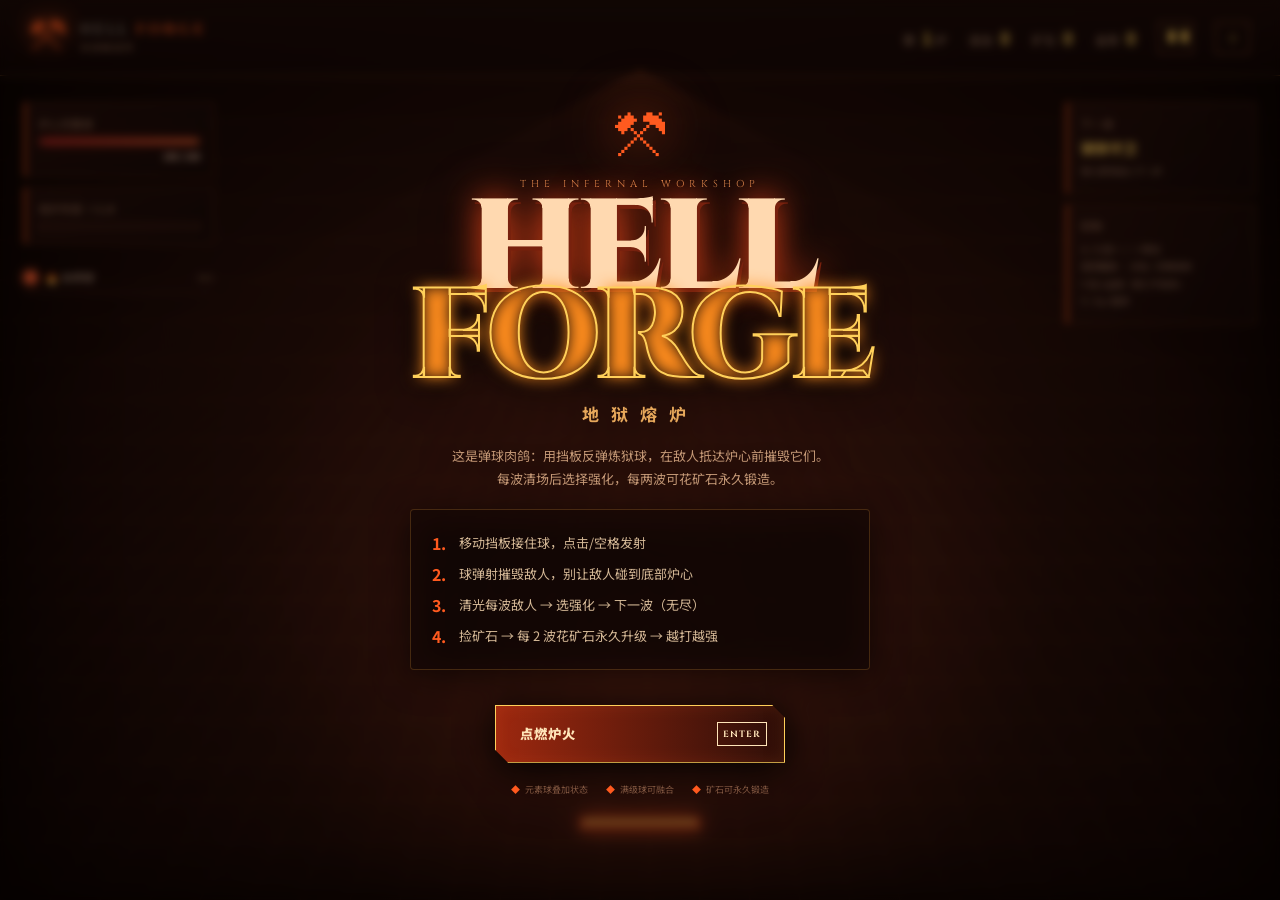
==== commit e88aaaeb: "fix: 恢复完整HTML(script标签丢失修复) + 暂停 + 敌人速度" ====
--- a/forge-breaker/index.html
+++ b/forge-breaker/index.html
@@ -1 +1 @@
-<!doctype html><html lang="zh-CN"><head><meta charset="utf-8"><meta name="viewport" content="width=device-width,initial-scale=1,viewport-fit=cover,user-scalable=no"><title>HELL FORGE · 地狱熔炉</title><link rel="stylesheet" href="style.css"></head><body><div id="app"><canvas id="game"></canvas><div id="vignette"></div><header><div class="brand"><i>⚒</i><div>HELL <b>FORGE</b><small>深渊锻造所</small></div></div><div class="stats"><span>第 <b id="wave">1</b> 炉</span><span>连击 <b id="combo">0</b></span><span>矿石 <b id="ore">0</b></span><span>金库 <b id="vault">0</b></span><button id="pauseBtn" title="暂停 (P)">❚❚</button><button id="sound">♫</button></div></header><aside class="left"><div class="vital"><label>炉心完整度</label><div class="bar hp"><i id="hpbar"></i></div><strong id="hp">100 / 100</strong></div><div class="vital"><label>熔炉热度 ×<b id="heatx">1.0</b></label><div class="bar heat"><i id="heatbar"></i></div></div><div class="balls" id="ballList"></div></aside><aside class="right"><div class="relic"><label>下一波</label><b id="next">钢铁守卫</b><small id="waveInfo">摧毁所有敌人</small></div><div class="relic"><label>控制</label><small>A / D 或 ← / → 移动<br>鼠标瞄准 · 点击 / 空格发射<br>F 存入金库（死亡不丢失）</small></div></aside><div id="aim"></div><div id="toast"></div><section id="menu" class="screen active"><div class="title"><div class="anvil">⚒</div><p>THE INFERNAL WORKSHOP</p><h1>HELL<br><em>FORGE</em></h1><h2>地狱熔炉</h2><p class="desc">这是弹球肉鸽：用挡板反弹炼狱球，在敌人抵达炉心前摧毁它们。<br>每波清场后选择强化，每两波可花矿石永久锻造。</p><div class="howto"><div class="how-row"><b>1.</b><span>移动挡板接住球，点击/空格发射</span></div><div class="how-row"><b>2.</b><span>球弹射摧毁敌人，别让敌人碰到底部炉心</span></div><div class="how-row"><b>3.</b><span>清光每波敌人 → 选强化 → 下一波（无尽）</span></div><div class="how-row"><b>4.</b><span>捡矿石 → 每 2 波花矿石永久升级 → 越打越强</span></div></div><button class="primary" id="start">点燃炉火 <b>ENTER</b></button><div class="tips"><span>元素球叠加状态</span><span>满级球可融合</span><span>矿石可永久锻造</span></div></div></section><section id="draft" class="screen"><div class="modal"><p>熔炉共鸣 · 选择一项锻造</p><h2>选择强化</h2><div class="cards" id="cards... (line truncated to 2000 chars)+<!doctype html><html lang="zh-CN"><head><meta charset="utf-8"><meta name="viewport" content="width=device-width,initial-scale=1,viewport-fit=cover,user-scalable=no"><title>HELL FORGE · 地狱熔炉</title><link rel="stylesheet" href="style.css"></head><body><div id="app"><canvas id="game"></canvas><div id="vignette"></div><header><div class="brand"><i>⚒</i><div>HELL <b>FORGE</b><small>深渊锻造所</small></div></div><div class="stats"><span>第 <b id="wave">1</b> 炉</span><span>连击 <b id="combo">0</b></span><span>矿石 <b id="ore">0</b></span><span>金库 <b id="vault">0</b></span><button id="pauseBtn" title="暂停(P)">❚❚</button><button id="sound">♫</button></div></header><aside class="left"><div class="vital"><label>炉心完整度</label><div class="bar hp"><i id="hpbar"></i></div><strong id="hp">100 / 100</strong></div><div class="vital"><label>熔炉热度 ×<b id="heatx">1.0</b></label><div class="bar heat"><i id="heatbar"></i></div></div><div class="balls" id="ballList"></div></aside><aside class="right"><div class="relic"><label>下一波</label><b id="next">钢铁守卫</b><small id="waveInfo">摧毁所有敌人</small></div><div class="relic"><label>控制</label><small>A / D 或 ← / → 移动<br>鼠标瞄准 · 点击 / 空格发射<br>F 存入金库（死亡不丢失）<br>P / Esc 暂停</small></div></aside><div id="aim"></div><div id="toast"></div><section id="menu" class="screen active"><div class="title"><div class="anvil">⚒</div><p>THE INFERNAL WORKSHOP</p><h1>HELL<br><em>FORGE</em></h1><h2>地狱熔炉</h2><p class="desc">这是弹球肉鸽：用挡板反弹炼狱球，在敌人抵达炉心前摧毁它们。<br>每波清场后选择强化，每两波可花矿石永久锻造。</p><div class="howto"><div class="how-row"><b>1.</b><span>移动挡板接住球，点击/空格发射</span></div><div class="how-row"><b>2.</b><span>球弹射摧毁敌人，别让敌人碰到底部炉心</span></div><div class="how-row"><b>3.</b><span>清光每波敌人 → 选强化 → 下一波（无尽）</span></div><div class="how-row"><b>4.</b><span>捡矿石 → 每 2 波花矿石永久升级 → 越打越强</span></div></div><button class="primary" id="start">点燃炉火 <b>ENTER</b></button><div class="tips"><span>元素球叠加状态</span><span>满级球可融合</span><span>矿石可永久锻造</span></div></div></section><section id="draft" class="screen"><div class="modal"><p>熔炉共鸣 · 选择一项锻造</p><h2>选择强化</h2><div class="cards" id="cards"></div></div></section><section id="forge" class="screen"><div class="modal forge"><p>带着矿石归来</p><h2>永恒锻炉</h2><div id="forgeCards" class="cards"></div><button id="continue" class="primary">深入下一炉 <b>ENTER</b></button></div></section><section id="gameover" class="screen"><div class="modal"><p id="overEyelash">熔炉熄灭</p><h2 id="overTitle">深渊吞没了一切</h2><div class="result"><span>最高炉次 <b id="overWave">1</b></span><span>本局矿石 <b id="overOre">0</b></span><span>最佳炉次 <b id="overBest">1</b></span></div><button id="restart" class="primary">重新点燃 <b>R</b></button></div></section><div id="touch"><button data-k="KeyA">‹</button><button data-k="Space" class="fire">⚒</button><button data-k="KeyD">›</button></div></div><section id="pause" class="screen"><div class="modal"><h2>暂停</h2><button id="resumeBtn" class="primary">继续 <b>P</b></button></div></section><script src="game.js"></script></body></html>
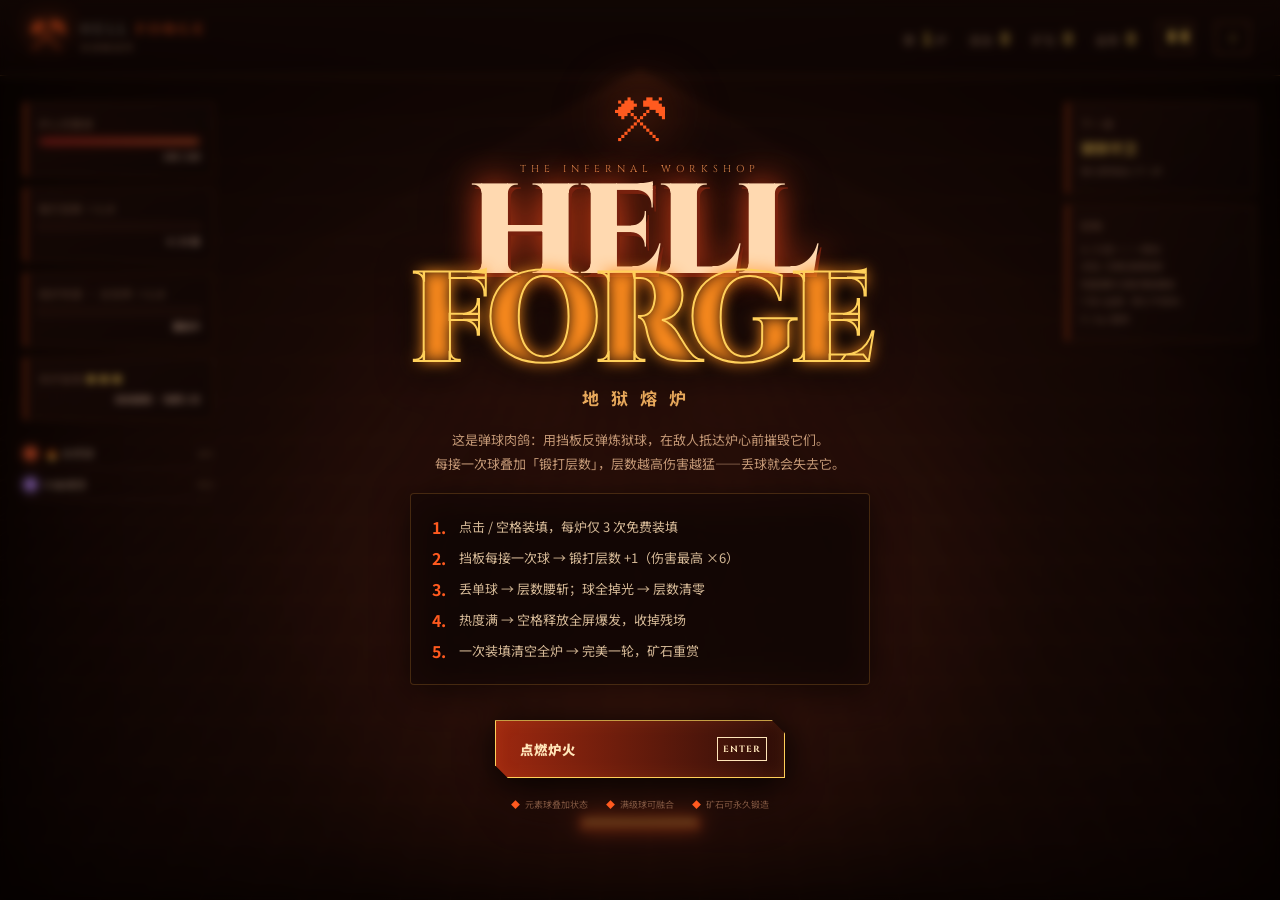
==== commit fc8b3bda: "feat(forge-breaker): 球权轮次机制 — 锻打层数 + 装填计费 + 熔炉爆发 原本丢球后 0.8 秒自动重发，丢球零成本，「维持发球」没有回报； 热度条从未被消费。本次重做为一套球" ====
--- a/forge-breaker/index.html
+++ b/forge-breaker/index.html
@@ -1 +1 @@
-<!doctype html><html lang="zh-CN"><head><meta charset="utf-8"><meta name="viewport" content="width=device-width,initial-scale=1,viewport-fit=cover,user-scalable=no"><title>HELL FORGE · 地狱熔炉</title><link rel="stylesheet" href="style.css"></head><body><div id="app"><canvas id="game"></canvas><div id="vignette"></div><header><div class="brand"><i>⚒</i><div>HELL <b>FORGE</b><small>深渊锻造所</small></div></div><div class="stats"><span>第 <b id="wave">1</b> 炉</span><span>连击 <b id="combo">0</b></span><span>矿石 <b id="ore">0</b></span><span>金库 <b id="vault">0</b></span><button id="pauseBtn" title="暂停(P)">❚❚</button><button id="sound">♫</button></div></header><aside class="left"><div class="vital"><label>炉心完整度</label><div class="bar hp"><i id="hpbar"></i></div><strong id="hp">100 / 100</strong></div><div class="vital"><label>熔炉热度 ×<b id="heatx">1.0</b></label><div class="bar heat"><i id="heatbar"></i></div></div><div class="balls" id="ballList"></div></aside><aside class="right"><div class="relic"><label>下一波</label><b id="next">钢铁守卫</b><small id="waveInfo">摧毁所有敌人</small></div><div class="relic"><label>控制</label><small>A / D 或 ← / → 移动<br>鼠标瞄准 · 点击 / 空格发射<br>F 存入金库（死亡不丢失）<br>P / Esc 暂停</small></div></aside><div id="aim"></div><div id="toast"></div><section id="menu" class="screen active"><div class="title"><div class="anvil">⚒</div><p>THE INFERNAL WORKSHOP</p><h1>HELL<br><em>FORGE</em></h1><h2>地狱熔炉</h2><p class="desc">这是弹球肉鸽：用挡板反弹炼狱球，在敌人抵达炉心前摧毁它们。<br>每波清场后选择强化，每两波可花矿石永久锻造。</p><div class="howto"><div class="how-row"><b>1.</b><span>移动挡板接住球，点击/空格发射</span></div><div class="how-row"><b>2.</b><span>球弹射摧毁敌人，别让敌人碰到底部炉心</span></div><div class="how-row"><b>3.</b><span>清光每波敌人 → 选强化 → 下一波（无尽）</span></div><div class="how-row"><b>4.</b><span>捡矿石 → 每 2 波花矿石永久升级 → 越打越强</span></div></div><button class="primary" id="start">点燃炉火 <b>ENTER</b></button><div class="tips"><span>元素球叠加状态</span><span>满级球可融合</span><span>矿石可永久锻造</span></div></div></section><section id="draft" class="screen"><div class="modal"><p>熔炉共鸣 · 选择一项锻造</p><h2>选择强化</h2><div class="cards" id="cards"></div></div></section><section id="forge" class="screen"><div class="modal forge"><p>带着矿石归来</p><h2>永恒锻炉</h2><div id="forgeCards" class="cards"></div><button id="continue" class="primary">深入下一炉 <b>ENTER</b></button></div></section><section id="gameover" class="screen"><div class="modal"><p id="overEyelash">熔炉熄灭</p><h2 id="overTitle">深渊吞没了一切</h2><div class="result"><span>最高炉次 <b id="overWave">1</b></span><span>本局矿石 <b id="overOre">0</b></span><span>最佳炉次 <b id="overBest">1</b></span></div><button id="restart" class="primary">重新点燃 <b>R</b></button></div></section><div id="touch"><button data-k="KeyA">‹</button><button data-k="Space" class="fire">⚒</button><button data-k="KeyD">›</button></div></div><section id="pause" class="screen"><div class="modal"><h2>暂停</h2><button id="resumeBtn" class="primary">继续 <b>P</b></button></div></section><script src="game.js"></script></body></html>+<!doctype html><html lang="zh-CN"><head><meta charset="utf-8"><meta name="viewport" content="width=device-width,initial-scale=1,viewport-fit=cover,user-scalable=no"><title>HELL FORGE · 地狱熔炉</title><link rel="stylesheet" href="style.css"></head><body><div id="app"><canvas id="game"></canvas><div id="vignette"></div><header><div class="brand"><i>⚒</i><div>HELL <b>FORGE</b><small>深渊锻造所</small></div></div><div class="stats"><span>第 <b id="wave">1</b> 炉</span><span>连击 <b id="combo">0</b></span><span>矿石 <b id="ore">0</b></span><span>金库 <b id="vault">0</b></span><button id="pauseBtn" title="暂停(P)">❚❚</button><button id="sound">♫</button></div></header><aside class="left"><div class="vital"><label>炉心完整度</label><div class="bar hp"><i id="hpbar"></i></div><strong id="hp">100 / 100</strong></div><div class="vital"><label>锻打层数 ×<b id="forgex">1.0</b></label><div class="bar stack"><i id="stackbar"></i></div><strong id="stackInfo">0 / 25 层</strong></div><div class="vital"><label>熔炉热度 · 总倍率 ×<b id="heatx">1.0</b></label><div class="bar heat"><i id="heatbar"></i></div><strong id="heatInfo">蓄能中</strong></div><div class="vital" id="reloadVital"><label>本炉装填 <b id="reloadPips">●●●</b></label><strong id="reloadInfo">免费 3 次</strong></div><div class="balls" id="ballList"></div></aside><aside class="right"><div class="relic"><label>下一波</label><b id="next">钢铁守卫</b><small id="waveInfo">摧毁所有敌人</small></div><div class="relic"><label>控制</label><small>A / D 或 ← / → 移动<br>点击 / 空格 装填发射<br>热度满时 空格 释放爆发<br>F 存入金库（死亡不丢失）<br>P / Esc 暂停</small></div></aside><div id="aim"></div><div id="toast"></div><section id="menu" class="screen active"><div class="title"><div class="anvil">⚒</div><p>THE INFERNAL WORKSHOP</p><h1>HELL<br><em>FORGE</em></h1><h2>地狱熔炉</h2><p class="desc">这是弹球肉鸽：用挡板反弹炼狱球，在敌人抵达炉心前摧毁它们。<br>每接一次球叠加「锻打层数」，层数越高伤害越猛——丢球就会失去它。</p><div class="howto"><div class="how-row"><b>1.</b><span>点击 / 空格装填，每炉仅 3 次免费装填</span></div><div class="how-row"><b>2.</b><span>挡板每接一次球 → 锻打层数 +1（伤害最高 ×6）</span></div><div class="how-row"><b>3.</b><span>丢单球 → 层数腰斩；球全掉光 → 层数清零</span></div><div class="how-row"><b>4.</b><span>热度满 → 空格释放全屏爆发，收掉残场</span></div><div class="how-row"><b>5.</b><span>一次装填清空全炉 → 完美一轮，矿石重赏</span></div></div><button class="primary" id="start">点燃炉火 <b>ENTER</b></button><div class="tips"><span>元素球叠加状态</span><span>满级球可融合</span><span>矿石可永久锻造</span></div></div></section><section id="draft" class="screen"><div class="modal"><p id="draftEyelash">熔炉共鸣 · 选择一项锻造</p><h2>选择强化</h2><div class="cards" id="cards"></div></div></section><section id="forge" class="screen"><div class="modal forge"><p>带着矿石归来</p><h2>永恒锻炉</h2><div id="forgeCards" class="cards"></div><button id="continue" class="primary">深入下一炉 <b>ENTER</b></button></div></section><section id="gameover" class="screen"><div class="modal"><p id="overEyelash">熔炉熄灭</p><h2 id="overTitle">深渊吞没了一切</h2><div class="result"><span>最高炉次 <b id="overWave">1</b></span><span>本局矿石 <b id="overOre">0</b></span><span>最佳炉次 <b id="overBest">1</b></span></div><button id="restart" class="primary">重新点燃 <b>R</b></button></div></section><div id="touch"><button data-k="KeyA">‹</button><button data-k="Space" class="fire">⚒</button><button data-k="KeyD">›</button></div></div><section id="pause" class="screen"><div class="modal"><h2>暂停</h2><button id="resumeBtn" class="primary">继续 <b>P</b></button></div></section><script src="game.js"></script></body></html>
--- a/forge-breaker/style.css
+++ b/forge-breaker/style.css
@@ -1 +1 @@
-@import url('https://fonts.googleapis.com/css2?family=Cinzel:wght@500;700;800;900&family=Noto+Sans+SC:wght@400;600;700;900&display=swap');:root{--fire:#ff5a1f;--gold:#ffd05a;--ember:#ff9b37;--ink:#100807;--blood:#b71d21;font-family:Cinzel,'Noto Sans SC',serif;color:#ffe8c5;background:#110806}*{box-sizing:border-box}html,body,#app{width:100%;height:100%;margin:0;overflow:hidden}body{background:radial-gradient(ellipse at 50% 80%,#512010,#130806 62%,#080303);user-select:none}#game{position:fixed;inset:0;width:100%;height:100%;z-index:0;cursor:crosshair}#vignette{position:fixed;z-index:1;inset:0;pointer-events:none;background:radial-gradient(ellipse at 50% 54%,transparent 32%,rgba(0,0,0,.65) 100%);box-shadow:inset 0 0 100px #000}header{position:fixed;z-index:3;inset:0 0 auto;height:76px;display:flex;justify-content:space-between;align-items:center;padding:13px 30px;border-bottom:1px solid rgba(255,177,67,.25);background:linear-gradient(#190c09dd,#10060677);pointer-events:none}.brand{display:flex;gap:12px;align-items:center;font-size:15px;letter-spacing:3px;line-height:.9;color:#fff0d5}.brand i{font-size:35px;color:var(--fire);font-style:normal;filter:drop-shadow(0 0 10px var(--fire))}.brand b{color:var(--fire)}.brand small{display:block;font-family:'Noto Sans SC';font-size:9px;color:#a47b5e;letter-spacing:2px;margin-top:8px}.stats{display:flex;align-items:center;gap:22px;font-family:'Noto Sans SC';font-size:12px;color:#ae8b6c}.stats b{color:var(--gold);font-size:17px;margin-left:4px}.stats button{pointer-events:auto;background:none;border:1px solid #7d4828;color:var(--gold);width:35px;height:32px;cursor:pointer}.left,.right{position:fixed;z-index:3;top:102px;width:190px;font-family:'Noto Sans SC';font-size:11px}.left{left:24px}.right{right:24px}.vital,.relic{padding:13px;margin-bottom:10px;background:linear-gradient(135deg,#28130eaa,#10080799);border:1px solid rgba(239,121,38,.25);border-left:2px solid var(--fire)}.vital label,.relic label{display:block;color:#b08364;font-size:10px;margin-bottom:7px;letter-spacing:1px}.vital strong{display:block;text-align:right;font-size:9px;color:#f7ccb0;margin-top:5px}.bar{height:7px;border:1px solid #6c3823;padding:1px}.bar i{display:block;height:100%;width:100%;transition:width .15s}.hp i{background:linear-gradient(90deg,#d62127,#ff7a35);box-shadow:0 0 8px #f32}.heat i{background:linear-gradient(90deg,#de2717,#ffcf52);box-shadow:0 0 9px #ff8c20}.relic b{display:block;color:var(--gold);font-size:14px;margin-bottom:4px}.relic small{line-height:1.7;color:#aa8368}.balls{margin-top:18px}.ball-tag{display:flex;align-items:center;gap:8px;border-bottom:1px solid #4a271b;padding:7px 0;color:#d8b69b}.ball-tag i{width:13px;height:13px;border-radius:50%;box-shadow:0 0 8px currentColor}.ball-tag em{font-style:normal;font-size:9px;margin-left:auto;color:#b08662}#toast{position:fixed;z-index:8;top:23%;left:50%;transform:translate(-50%,-50%);padding:9px 22px;background:#210b08e8;border-top:1px solid var(--gold);border-bottom:1px solid var(--fire);color:#ffe4ba;letter-spacing:2px;font-size:12px;opacity:0;transition:.25s;pointer-events:none}#toast.show{opacity:1}.screen{display:none;position:fixed;z-index:10;inset:0;align-items:center;justify-content:center;background:rgba(12,4,2,.48);backdrop-filter:blur(4px)}.screen.active{display:flex}.title{text-align:center;filter:drop-shadow(0 5px 18px #000)}.anvil{font-size:50px;color:var(--fire);filter:drop-shadow(0 0 25px var(--fire));animation:pulse 1.4s infinite alternate}.title p:first-of-type,.modal>p{font-size:10px;letter-spacing:5px;color:#d5874e;margin:5px}.title h1{font-size:clamp(70px,10vw,148px);line-height:.69;letter-spacing:-5px;margin:15px 0 2px;font-weight:900;color:#ffd9b0;text-shadow:3px 4px #78210e,0 0 35px #ff4c1d}.title h1 em{font-style:normal;color:transparent;-webkit-text-stroke:2px var(--gold);text-shadow:0 0 15px #ff8d1e}.title h2{font-family:'Noto Sans SC';letter-spacing:12px;margin:18px 0;color:#e7a85b;font-size:17px}.desc{font-family:'Noto Sans SC';font-size:13px;line-height:1.8;color:#c39775}.primary{margin-top:17px;min-width:290px;padding:16px 17px 16px 24px;border:1px solid var(--gold);background:linear-gradient(90deg,#9d280f,#2d0e08);color:#ffe5b9;font-family:'Noto Sans SC';font-weight:900;letter-spacing:1px;cursor:pointer;display:inline-flex;justify-content:space-between;align-items:center;box-shadow:inset 0 0 16px #ff722522,0 0 18px #ff4a1d33;clip-path:polygon(0 0,calc(100% - 13px) 0,100% 13px,100% 100%,13px 100%,0 calc(100% - 13px))}.primary:hover{background:var(--gold);color:#2c0e06}.primary b{font-family:Cinzel;font-size:9px;border:1px solid currentColor;padding:5px}.tips{display:flex;justify-content:center;gap:18px;margin-top:20px;font-family:'Noto Sans SC';font-size:9px;color:#805640}.tips span:before{content:'◆';color:var(--fire);margin-right:5px}.modal{width:min(860px,93vw);padding:35px;text-align:center;background:linear-gradient(135deg,#2c100bd9,#100604e8);border:1px solid #8c4727;box-shadow:0 20px 80px #000, inset 0 0 70px #ff49110c}.modal h2{margin:8px 0 23px;font-size:34px;color:#ffe4b8}.cards{display:flex;gap:15px;justify-content:center}.card{width:220px;min-height:230px;text-align:left;padding:18px;background:linear-gradient(145deg,#34130d,#190806);border:1px solid #754027;cursor:pointer;position:relative;transition:.16s}.card:hover{transform:translateY(-8px);border-color:var(--gold);box-shadow:0 10px 26px #ff5a1f33}.card .icon{font-size:34px;display:block;margin-bottom:12px}.card h3{font-family:'Noto Sans SC';font-size:16px;margin:0 0 8px;color:#ffe2ad}.card p{font-family:'Noto Sans SC';font-size:11px;line-height:1.6;color:#b69276}.card small{position:absolute;bottom:14px;color:var(--ember);font-size:9px;letter-spacing:1px}.forge .card{min-height:190px}.result{display:flex;justify-content:center;gap:30px;margin:18px 0;font-family:'Noto Sans SC';color:#ad8469}.result b{display:block;color:var(--gold);font-size:25px;margin-top:6px}#touch{display:none;position:fixed;z-index:7;bottom:18px;inset-inline:15px;justify-content:space-between;pointer-events:none}#touch button{pointer-events:auto;width:65px;height:60px;border:1px solid #a4542d;border-radius:8px;background:#240d0abb;color:var(--gold);font-size:28px}.fire{font-size:22px!important;color:var(--fire)!important}@keyframes pulse{to{transform:scale(1.1);filter:drop-shadow(0 0 40px var(--fire))}}@media(pointer:coarse),(max-width:700px){#touch{display:flex}.left{left:10px;top:88px;width:130px}.right{display:none}header{height:60px;padding:8px 12px}.stats{gap:8px;font-size:9px}.brand{font-size:11px}.brand i{font-size:24px}.balls{display:none}.title h1{font-size:72px}.cards{flex-direction:column;align-items:center}.card{width:min(310px,85vw);min-height:125px}.modal{max-height:95vh;overflow:auto;padding:22px}.tips{display:none}}.howto{margin:18px 0;padding:14px 18px;background:rgba(20,8,6,.6);border:1px solid rgba(255,177,67,.2);border-radius:4px}.how-row{display:flex;align-items:center;gap:10px;margin:7px 0;font-family:Noto Sans SC;font-size:13px;color:#d4b896}.how-row b{color:var(--fire);font-size:16px;min-width:20px}.how-row span{line-height:1.5}
+@import url('https://fonts.googleapis.com/css2?family=Cinzel:wght@500;700;800;900&family=Noto+Sans+SC:wght@400;600;700;900&display=swap');:root{--fire:#ff5a1f;--gold:#ffd05a;--ember:#ff9b37;--ink:#100807;--blood:#b71d21;font-family:Cinzel,'Noto Sans SC',serif;color:#ffe8c5;background:#110806}*{box-sizing:border-box}html,body,#app{width:100%;height:100%;margin:0;overflow:hidden}body{background:radial-gradient(ellipse at 50% 80%,#512010,#130806 62%,#080303);user-select:none}#game{position:fixed;inset:0;width:100%;height:100%;z-index:0;cursor:crosshair}#vignette{position:fixed;z-index:1;inset:0;pointer-events:none;background:radial-gradient(ellipse at 50% 54%,transparent 32%,rgba(0,0,0,.65) 100%);box-shadow:inset 0 0 100px #000}header{position:fixed;z-index:3;inset:0 0 auto;height:76px;display:flex;justify-content:space-between;align-items:center;padding:13px 30px;border-bottom:1px solid rgba(255,177,67,.25);background:linear-gradient(#190c09dd,#10060677);pointer-events:none}.brand{display:flex;gap:12px;align-items:center;font-size:15px;letter-spacing:3px;line-height:.9;color:#fff0d5}.brand i{font-size:35px;color:var(--fire);font-style:normal;filter:drop-shadow(0 0 10px var(--fire))}.brand b{color:var(--fire)}.brand small{display:block;font-family:'Noto Sans SC';font-size:9px;color:#a47b5e;letter-spacing:2px;margin-top:8px}.stats{display:flex;align-items:center;gap:22px;font-family:'Noto Sans SC';font-size:12px;color:#ae8b6c}.stats b{color:var(--gold);font-size:17px;margin-left:4px}.stats button{pointer-events:auto;background:none;border:1px solid #7d4828;color:var(--gold);width:35px;height:32px;cursor:pointer}.left,.right{position:fixed;z-index:3;top:102px;width:190px;font-family:'Noto Sans SC';font-size:11px}.left{left:24px}.right{right:24px}.vital,.relic{padding:13px;margin-bottom:10px;background:linear-gradient(135deg,#28130eaa,#10080799);border:1px solid rgba(239,121,38,.25);border-left:2px solid var(--fire)}.vital label,.relic label{display:block;color:#b08364;font-size:10px;margin-bottom:7px;letter-spacing:1px}.vital strong{display:block;text-align:right;font-size:9px;color:#f7ccb0;margin-top:5px}.bar{height:7px;border:1px solid #6c3823;padding:1px}.bar i{display:block;height:100%;width:100%;transition:width .15s}.hp i{background:linear-gradient(90deg,#d62127,#ff7a35);box-shadow:0 0 8px #f32}.heat i{background:linear-gradient(90deg,#de2717,#ffcf52);box-shadow:0 0 9px #ff8c20}.stack i{background:linear-gradient(90deg,#7a4bd6,#ffb52e);box-shadow:0 0 9px #c07bff}#reloadPips{letter-spacing:3px;color:var(--gold)}.relic b{display:block;color:var(--gold);font-size:14px;margin-bottom:4px}.relic small{line-height:1.7;color:#aa8368}.balls{margin-top:18px}.ball-tag{display:flex;align-items:center;gap:8px;border-bottom:1px solid #4a271b;padding:7px 0;color:#d8b69b}.ball-tag i{width:13px;height:13px;border-radius:50%;box-shadow:0 0 8px currentColor}.ball-tag em{font-style:normal;font-size:9px;margin-left:auto;color:#b08662}#toast{position:fixed;z-index:8;top:23%;left:50%;transform:translate(-50%,-50%);padding:9px 22px;background:#210b08e8;border-top:1px solid var(--gold);border-bottom:1px solid var(--fire);color:#ffe4ba;letter-spacing:2px;font-size:12px;opacity:0;transition:.25s;pointer-events:none}#toast.show{opacity:1}.screen{display:none;position:fixed;z-index:10;inset:0;align-items:center;justify-content:center;background:rgba(12,4,2,.48);backdrop-filter:blur(4px)}.screen.active{display:flex}.title{text-align:center;filter:drop-shadow(0 5px 18px #000)}.anvil{font-size:50px;color:var(--fire);filter:drop-shadow(0 0 25px var(--fire));animation:pulse 1.4s infinite alternate}.title p:first-of-type,.modal>p{font-size:10px;letter-spacing:5px;color:#d5874e;margin:5px}.title h1{font-size:clamp(70px,10vw,148px);line-height:.69;letter-spacing:-5px;margin:15px 0 2px;font-weight:900;color:#ffd9b0;text-shadow:3px 4px #78210e,0 0 35px #ff4c1d}.title h1 em{font-style:normal;color:transparent;-webkit-text-stroke:2px var(--gold);text-shadow:0 0 15px #ff8d1e}.title h2{font-family:'Noto Sans SC';letter-spacing:12px;margin:18px 0;color:#e7a85b;font-size:17px}.desc{font-family:'Noto Sans SC';font-size:13px;line-height:1.8;color:#c39775}.primary{margin-top:17px;min-width:290px;padding:16px 17px 16px 24px;border:1px solid var(--gold);background:linear-gradient(90deg,#9d280f,#2d0e08);color:#ffe5b9;font-family:'Noto Sans SC';font-weight:900;letter-spacing:1px;cursor:pointer;display:inline-flex;justify-content:space-between;align-items:center;box-shadow:inset 0 0 16px #ff722522,0 0 18px #ff4a1d33;clip-path:polygon(0 0,calc(100% - 13px) 0,100% 13px,100% 100%,13px 100%,0 calc(100% - 13px))}.primary:hover{background:var(--gold);color:#2c0e06}.primary b{font-family:Cinzel;font-size:9px;border:1px solid currentColor;padding:5px}.tips{display:flex;justify-content:center;gap:18px;margin-top:20px;font-family:'Noto Sans SC';font-size:9px;color:#805640}.tips span:before{content:'◆';color:var(--fire);margin-right:5px}.modal{width:min(860px,93vw);padding:35px;text-align:center;background:linear-gradient(135deg,#2c100bd9,#100604e8);border:1px solid #8c4727;box-shadow:0 20px 80px #000, inset 0 0 70px #ff49110c}.modal h2{margin:8px 0 23px;font-size:34px;color:#ffe4b8}.cards{display:flex;gap:15px;justify-content:center}.card{width:220px;min-height:230px;text-align:left;padding:18px;background:linear-gradient(145deg,#34130d,#190806);border:1px solid #754027;cursor:pointer;position:relative;transition:.16s}.card:hover{transform:translateY(-8px);border-color:var(--gold);box-shadow:0 10px 26px #ff5a1f33}.card .icon{font-size:34px;display:block;margin-bottom:12px}.card h3{font-family:'Noto Sans SC';font-size:16px;margin:0 0 8px;color:#ffe2ad}.card p{font-family:'Noto Sans SC';font-size:11px;line-height:1.6;color:#b69276}.card small{position:absolute;bottom:14px;color:var(--ember);font-size:9px;letter-spacing:1px}.forge .card{min-height:190px}.result{display:flex;justify-content:center;gap:30px;margin:18px 0;font-family:'Noto Sans SC';color:#ad8469}.result b{display:block;color:var(--gold);font-size:25px;margin-top:6px}#touch{display:none;position:fixed;z-index:7;bottom:18px;inset-inline:15px;justify-content:space-between;pointer-events:none}#touch button{pointer-events:auto;width:65px;height:60px;border:1px solid #a4542d;border-radius:8px;background:#240d0abb;color:var(--gold);font-size:28px}.fire{font-size:22px!important;color:var(--fire)!important}@keyframes pulse{to{transform:scale(1.1);filter:drop-shadow(0 0 40px var(--fire))}}@media(pointer:coarse),(max-width:700px){#touch{display:flex}.left{left:10px;top:88px;width:130px}.right{display:none}header{height:60px;padding:8px 12px}.stats{gap:8px;font-size:9px}.brand{font-size:11px}.brand i{font-size:24px}.balls{display:none}.title h1{font-size:72px}.cards{flex-direction:column;align-items:center}.card{width:min(310px,85vw);min-height:125px}.modal{max-height:95vh;overflow:auto;padding:22px}.tips{display:none}}.howto{margin:18px 0;padding:14px 18px;background:rgba(20,8,6,.6);border:1px solid rgba(255,177,67,.2);border-radius:4px}.how-row{display:flex;align-items:center;gap:10px;margin:7px 0;font-family:Noto Sans SC;font-size:13px;color:#d4b896}.how-row b{color:var(--fire);font-size:16px;min-width:20px}.how-row span{line-height:1.5}
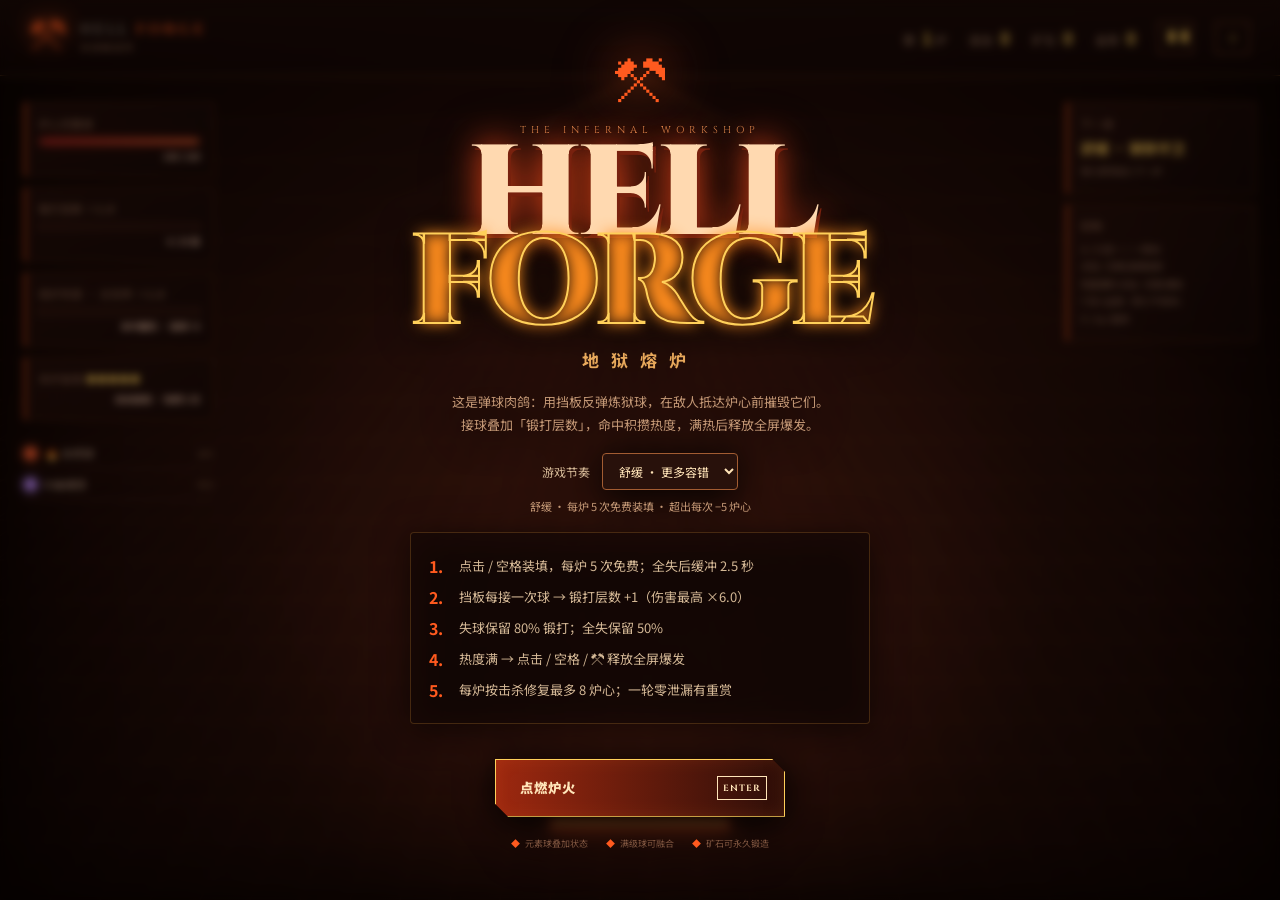
==== commit 66cb768e: "feat(forge-breaker): add tunable difficulty and relaxed defaults" ====
--- a/forge-breaker/index.html
+++ b/forge-breaker/index.html
@@ -1 +1 @@
-<!doctype html><html lang="zh-CN"><head><meta charset="utf-8"><meta name="viewport" content="width=device-width,initial-scale=1,viewport-fit=cover,user-scalable=no"><title>HELL FORGE · 地狱熔炉</title><link rel="stylesheet" href="style.css"></head><body><div id="app"><canvas id="game"></canvas><div id="vignette"></div><header><div class="brand"><i>⚒</i><div>HELL <b>FORGE</b><small>深渊锻造所</small></div></div><div class="stats"><span>第 <b id="wave">1</b> 炉</span><span>连击 <b id="combo">0</b></span><span>矿石 <b id="ore">0</b></span><span>金库 <b id="vault">0</b></span><button id="pauseBtn" title="暂停(P)">❚❚</button><button id="sound">♫</button></div></header><aside class="left"><div class="vital"><label>炉心完整度</label><div class="bar hp"><i id="hpbar"></i></div><strong id="hp">100 / 100</strong></div><div class="vital"><label>锻打层数 ×<b id="forgex">1.0</b></label><div class="bar stack"><i id="stackbar"></i></div><strong id="stackInfo">0 / 25 层</strong></div><div class="vital"><label>熔炉热度 · 总倍率 ×<b id="heatx">1.0</b></label><div class="bar heat"><i id="heatbar"></i></div><strong id="heatInfo">蓄能中</strong></div><div class="vital" id="reloadVital"><label>本炉装填 <b id="reloadPips">●●●</b></label><strong id="reloadInfo">免费 3 次</strong></div><div class="balls" id="ballList"></div></aside><aside class="right"><div class="relic"><label>下一波</label><b id="next">钢铁守卫</b><small id="waveInfo">摧毁所有敌人</small></div><div class="relic"><label>控制</label><small>A / D 或 ← / → 移动<br>点击 / 空格 装填发射<br>热度满时 空格 释放爆发<br>F 存入金库（死亡不丢失）<br>P / Esc 暂停</small></div></aside><div id="aim"></div><div id="toast"></div><section id="menu" class="screen active"><div class="title"><div class="anvil">⚒</div><p>THE INFERNAL WORKSHOP</p><h1>HELL<br><em>FORGE</em></h1><h2>地狱熔炉</h2><p class="desc">这是弹球肉鸽：用挡板反弹炼狱球，在敌人抵达炉心前摧毁它们。<br>每接一次球叠加「锻打层数」，层数越高伤害越猛——丢球就会失去它。</p><div class="howto"><div class="how-row"><b>1.</b><span>点击 / 空格装填，每炉仅 3 次免费装填</span></div><div class="how-row"><b>2.</b><span>挡板每接一次球 → 锻打层数 +1（伤害最高 ×6）</span></div><div class="how-row"><b>3.</b><span>丢单球 → 层数腰斩；球全掉光 → 层数清零</span></div><div class="how-row"><b>4.</b><span>热度满 → 空格释放全屏爆发，收掉残场</span></div><div class="how-row"><b>5.</b><span>一次装填清空全炉 → 完美一轮，矿石重赏</span></div></div><button class="primary" id="start">点燃炉火 <b>ENTER</b></button><div class="tips"><span>元素球叠加状态</span><span>满级球可融合</span><span>矿石可永久锻造</span></div></div></section><section id="draft" class="screen"><div class="modal"><p id="draftEyelash">熔炉共鸣 · 选择一项锻造</p><h2>选择强化</h2><div class="cards" id="cards"></div></div></section><section id="forge" class="screen"><div class="modal forge"><p>带着矿石归来</p><h2>永恒锻炉</h2><div id="forgeCards" class="cards"></div><button id="continue" class="primary">深入下一炉 <b>ENTER</b></button></div></section><section id="gameover" class="screen"><div class="modal"><p id="overEyelash">熔炉熄灭</p><h2 id="overTitle">深渊吞没了一切</h2><div class="result"><span>最高炉次 <b id="overWave">1</b></span><span>本局矿石 <b id="overOre">0</b></span><span>最佳炉次 <b id="overBest">1</b></span></div><button id="restart" class="primary">重新点燃 <b>R</b></button></div></section><div id="touch"><button data-k="KeyA">‹</button><button data-k="Space" class="fire">⚒</button><button data-k="KeyD">›</button></div></div><section id="pause" class="screen"><div class="modal"><h2>暂停</h2><button id="resumeBtn" class="primary">继续 <b>P</b></button></div></section><script src="game.js"></script></body></html>+<!doctype html><html lang="zh-CN"><head><meta charset="utf-8"><meta name="viewport" content="width=device-width,initial-scale=1,viewport-fit=cover,user-scalable=no"><title>HELL FORGE · 地狱熔炉</title><link rel="stylesheet" href="style.css"></head><body><div id="app"><canvas id="game"></canvas><div id="vignette"></div><header><div class="brand"><i>⚒</i><div>HELL <b>FORGE</b><small>深渊锻造所</small></div></div><div class="stats"><span>第 <b id="wave">1</b> 炉</span><span>连击 <b id="combo">0</b></span><span>矿石 <b id="ore">0</b></span><span>金库 <b id="vault">0</b></span><button id="pauseBtn" title="暂停(P)">❚❚</button><button id="sound">♫</button></div></header><aside class="left"><div class="vital"><label>炉心完整度</label><div class="bar hp"><i id="hpbar"></i></div><strong id="hp">120 / 120</strong></div><div class="vital"><label>锻打层数 ×<b id="forgex">1.0</b></label><div class="bar stack"><i id="stackbar"></i></div><strong id="stackInfo">0 / 25 层</strong></div><div class="vital"><label>熔炉热度 · 总倍率 ×<b id="heatx">1.0</b></label><div class="bar heat"><i id="heatbar"></i></div><strong id="heatInfo">蓄能中</strong></div><div class="vital" id="reloadVital"><label>本炉装填 <b id="reloadPips">●●●●●</b></label><strong id="reloadInfo">免费 5 次</strong></div><div class="balls" id="ballList"></div></aside><aside class="right"><div class="relic"><label>下一波</label><b id="next">钢铁守卫</b><small id="waveInfo">摧毁所有敌人</small></div><div class="relic"><label>控制</label><small>A / D 或 ← / → 移动<br>点击 / 空格 装填发射<br>热度满时 点击 / 空格 爆发<br>F 存入金库（死亡不丢失）<br>P / Esc 暂停</small></div></aside><div id="aim"></div><div id="toast"></div><section id="menu" class="screen active"><div class="title"><div class="anvil">⚒</div><p>THE INFERNAL WORKSHOP</p><h1>HELL<br><em>FORGE</em></h1><h2>地狱熔炉</h2><p class="desc">这是弹球肉鸽：用挡板反弹炼狱球，在敌人抵达炉心前摧毁它们。<br>接球叠加「锻打层数」，命中积攒热度，满热后释放全屏爆发。</p><div class="difficulty"><label for="difficulty">游戏节奏</label><select id="difficulty" data-difficulty><option value="relaxed">舒缓 · 更多容错</option><option value="standard">标准 · 接球挑战</option></select><small id="difficultyInfo"></small></div><div class="howto"><div class="how-row"><b>1.</b><span id="reloadRule"></span></div><div class="how-row"><b>2.</b><span id="stackRule"></span></div><div class="how-row"><b>3.</b><span id="lossRule"></span></div><div class="how-row"><b>4.</b><span>热度满 → 点击 / 空格 / ⚒ 释放全屏爆发</span></div><div class="how-row"><b>5.</b><span id="repairRule"></span></div></div><button class="primary" id="start">点燃炉火 <b>ENTER</b></button><div class="tips"><span>元素球叠加状态</span><span>满级球可融合</span><span>矿石可永久锻造</span></div></div></section><section id="draft" class="screen"><div class="modal"><p id="draftEyelash">熔炉共鸣 · 选择一项锻造</p><h2>选择强化</h2><div class="cards" id="cards"></div></div></section><section id="forge" class="screen"><div class="modal forge"><p>带着矿石归来</p><h2>永恒锻炉</h2><div id="forgeCards" class="cards"></div><button id="continue" class="primary">深入下一炉 <b>ENTER</b></button></div></section><section id="gameover" class="screen"><div class="modal"><p id="overEyelash">熔炉熄灭</p><h2 id="overTitle">深渊吞没了一切</h2><div class="result"><span>最高炉次 <b id="overWave">1</b></span><span>本局矿石 <b id="overOre">0</b></span><span>最佳炉次 <b id="overBest">1</b></span></div><div class="difficulty"><label for="restartDifficulty">下一局节奏</label><select id="restartDifficulty" data-difficulty><option value="relaxed">舒缓 · 更多容错</option><option value="standard">标准 · 接球挑战</option></select></div><button id="restart" class="primary">重新点燃 <b>R</b></button></div></section><div id="touch"><button data-k="KeyA">‹</button><button data-k="Space" class="fire">⚒</button><button data-k="KeyD">›</button></div></div><section id="pause" class="screen"><div class="modal"><h2>暂停</h2><button id="resumeBtn" class="primary">继续 <b>P</b></button></div></section><script src="game.js"></script></body></html>
--- a/forge-breaker/style.css
+++ b/forge-breaker/style.css
@@ -1 +1,4 @@
 @import url('https://fonts.googleapis.com/css2?family=Cinzel:wght@500;700;800;900&family=Noto+Sans+SC:wght@400;600;700;900&display=swap');:root{--fire:#ff5a1f;--gold:#ffd05a;--ember:#ff9b37;--ink:#100807;--blood:#b71d21;font-family:Cinzel,'Noto Sans SC',serif;color:#ffe8c5;background:#110806}*{box-sizing:border-box}html,body,#app{width:100%;height:100%;margin:0;overflow:hidden}body{background:radial-gradient(ellipse at 50% 80%,#512010,#130806 62%,#080303);user-select:none}#game{position:fixed;inset:0;width:100%;height:100%;z-index:0;cursor:crosshair}#vignette{position:fixed;z-index:1;inset:0;pointer-events:none;background:radial-gradient(ellipse at 50% 54%,transparent 32%,rgba(0,0,0,.65) 100%);box-shadow:inset 0 0 100px #000}header{position:fixed;z-index:3;inset:0 0 auto;height:76px;display:flex;justify-content:space-between;align-items:center;padding:13px 30px;border-bottom:1px solid rgba(255,177,67,.25);background:linear-gradient(#190c09dd,#10060677);pointer-events:none}.brand{display:flex;gap:12px;align-items:center;font-size:15px;letter-spacing:3px;line-height:.9;color:#fff0d5}.brand i{font-size:35px;color:var(--fire);font-style:normal;filter:drop-shadow(0 0 10px var(--fire))}.brand b{color:var(--fire)}.brand small{display:block;font-family:'Noto Sans SC';font-size:9px;color:#a47b5e;letter-spacing:2px;margin-top:8px}.stats{display:flex;align-items:center;gap:22px;font-family:'Noto Sans SC';font-size:12px;color:#ae8b6c}.stats b{color:var(--gold);font-size:17px;margin-left:4px}.stats button{pointer-events:auto;background:none;border:1px solid #7d4828;color:var(--gold);width:35px;height:32px;cursor:pointer}.left,.right{position:fixed;z-index:3;top:102px;width:190px;font-family:'Noto Sans SC';font-size:11px}.left{left:24px}.right{right:24px}.vital,.relic{padding:13px;margin-bottom:10px;background:linear-gradient(135deg,#28130eaa,#10080799);border:1px solid rgba(239,121,38,.25);border-left:2px solid var(--fire)}.vital label,.relic label{display:block;color:#b08364;font-size:10px;margin-bottom:7px;letter-spacing:1px}.vital strong{display:block;text-align:right;font-size:9px;color:#f7ccb0;margin-top:5px}.bar{height:7px;border:1px solid #6c3823;padding:1px}.bar i{display:block;height:100%;width:100%;transition:width .15s}.hp i{background:linear-gradient(90deg,#d62127,#ff7a35);box-shadow:0 0 8px #f32}.heat i{background:linear-gradient(90deg,#de2717,#ffcf52);box-shadow:0 0 9px #ff8c20}.stack i{background:linear-gradient(90deg,#7a4bd6,#ffb52e);box-shadow:0 0 9px #c07bff}#reloadPips{letter-spacing:3px;color:var(--gold)}.relic b{display:block;color:var(--gold);font-size:14px;margin-bottom:4px}.relic small{line-height:1.7;color:#aa8368}.balls{margin-top:18px}.ball-tag{display:flex;align-items:center;gap:8px;border-bottom:1px solid #4a271b;padding:7px 0;color:#d8b69b}.ball-tag i{width:13px;height:13px;border-radius:50%;box-shadow:0 0 8px currentColor}.ball-tag em{font-style:normal;font-size:9px;margin-left:auto;color:#b08662}#toast{position:fixed;z-index:8;top:23%;left:50%;transform:translate(-50%,-50%);padding:9px 22px;background:#210b08e8;border-top:1px solid var(--gold);border-bottom:1px solid var(--fire);color:#ffe4ba;letter-spacing:2px;font-size:12px;opacity:0;transition:.25s;pointer-events:none}#toast.show{opacity:1}.screen{display:none;position:fixed;z-index:10;inset:0;align-items:center;justify-content:center;background:rgba(12,4,2,.48);backdrop-filter:blur(4px)}.screen.active{display:flex}.title{text-align:center;filter:drop-shadow(0 5px 18px #000)}.anvil{font-size:50px;color:var(--fire);filter:drop-shadow(0 0 25px var(--fire));animation:pulse 1.4s infinite alternate}.title p:first-of-type,.modal>p{font-size:10px;letter-spacing:5px;color:#d5874e;margin:5px}.title h1{font-size:clamp(70px,10vw,148px);line-height:.69;letter-spacing:-5px;margin:15px 0 2px;font-weight:900;color:#ffd9b0;text-shadow:3px 4px #78210e,0 0 35px #ff4c1d}.title h1 em{font-style:normal;color:transparent;-webkit-text-stroke:2px var(--gold);text-shadow:0 0 15px #ff8d1e}.title h2{font-family:'Noto Sans SC';letter-spacing:12px;margin:18px 0;color:#e7a85b;font-size:17px}.desc{font-family:'Noto Sans SC';font-size:13px;line-height:1.8;color:#c39775}.primary{margin-top:17px;min-width:290px;padding:16px 17px 16px 24px;border:1px solid var(--gold);background:linear-gradient(90deg,#9d280f,#2d0e08);color:#ffe5b9;font-family:'Noto Sans SC';font-weight:900;letter-spacing:1px;cursor:pointer;display:inline-flex;justify-content:space-between;align-items:center;box-shadow:inset 0 0 16px #ff722522,0 0 18px #ff4a1d33;clip-path:polygon(0 0,calc(100% - 13px) 0,100% 13px,100% 100%,13px 100%,0 calc(100% - 13px))}.primary:hover{background:var(--gold);color:#2c0e06}.primary b{font-family:Cinzel;font-size:9px;border:1px solid currentColor;padding:5px}.tips{display:flex;justify-content:center;gap:18px;margin-top:20px;font-family:'Noto Sans SC';font-size:9px;color:#805640}.tips span:before{content:'◆';color:var(--fire);margin-right:5px}.modal{width:min(860px,93vw);padding:35px;text-align:center;background:linear-gradient(135deg,#2c100bd9,#100604e8);border:1px solid #8c4727;box-shadow:0 20px 80px #000, inset 0 0 70px #ff49110c}.modal h2{margin:8px 0 23px;font-size:34px;color:#ffe4b8}.cards{display:flex;gap:15px;justify-content:center}.card{width:220px;min-height:230px;text-align:left;padding:18px;background:linear-gradient(145deg,#34130d,#190806);border:1px solid #754027;cursor:pointer;position:relative;transition:.16s}.card:hover{transform:translateY(-8px);border-color:var(--gold);box-shadow:0 10px 26px #ff5a1f33}.card .icon{font-size:34px;display:block;margin-bottom:12px}.card h3{font-family:'Noto Sans SC';font-size:16px;margin:0 0 8px;color:#ffe2ad}.card p{font-family:'Noto Sans SC';font-size:11px;line-height:1.6;color:#b69276}.card small{position:absolute;bottom:14px;color:var(--ember);font-size:9px;letter-spacing:1px}.forge .card{min-height:190px}.result{display:flex;justify-content:center;gap:30px;margin:18px 0;font-family:'Noto Sans SC';color:#ad8469}.result b{display:block;color:var(--gold);font-size:25px;margin-top:6px}#touch{display:none;position:fixed;z-index:7;bottom:18px;inset-inline:15px;justify-content:space-between;pointer-events:none}#touch button{pointer-events:auto;width:65px;height:60px;border:1px solid #a4542d;border-radius:8px;background:#240d0abb;color:var(--gold);font-size:28px}.fire{font-size:22px!important;color:var(--fire)!important}@keyframes pulse{to{transform:scale(1.1);filter:drop-shadow(0 0 40px var(--fire))}}@media(pointer:coarse),(max-width:700px){#touch{display:flex}.left{left:10px;top:88px;width:130px}.right{display:none}header{height:60px;padding:8px 12px}.stats{gap:8px;font-size:9px}.brand{font-size:11px}.brand i{font-size:24px}.balls{display:none}.title h1{font-size:72px}.cards{flex-direction:column;align-items:center}.card{width:min(310px,85vw);min-height:125px}.modal{max-height:95vh;overflow:auto;padding:22px}.tips{display:none}}.howto{margin:18px 0;padding:14px 18px;background:rgba(20,8,6,.6);border:1px solid rgba(255,177,67,.2);border-radius:4px}.how-row{display:flex;align-items:center;gap:10px;margin:7px 0;font-family:Noto Sans SC;font-size:13px;color:#d4b896}.how-row b{color:var(--fire);font-size:16px;min-width:20px}.how-row span{line-height:1.5}
+
+.difficulty{margin:16px auto 0;max-width:480px;font-family:'Noto Sans SC',sans-serif;font-size:12px;color:#d4b896}.difficulty label{margin-right:12px}.difficulty select{padding:8px 12px;color:#ffe4b8;background:#28110b;border:1px solid #a25c32;border-radius:4px;font:inherit}.difficulty select:focus-visible{outline:2px solid var(--gold);outline-offset:3px}.difficulty small{display:block;margin-top:8px;color:#c39775;font-size:11px}#menu{overflow-y:auto;padding:24px 16px}#menu .title{margin:auto;max-width:680px}.desc{max-width:620px}.howto{text-align:left}#reloadPips{letter-spacing:1px}
+@media(max-width:700px){#menu .title{width:100%}.title h1{font-size:64px}.anvil{font-size:34px}.title h2{margin:14px 0}.desc{font-size:12px}.howto{padding:10px;margin:12px 0}.how-row{font-size:11px;margin:6px 0}.difficulty{margin-top:12px}.difficulty small{font-size:10px}.primary{margin-top:12px;min-width:260px}#toast{max-width:90vw;width:max-content;font-size:11px;letter-spacing:1px}.left .vital{padding:9px}.left .vital label{letter-spacing:0}}
